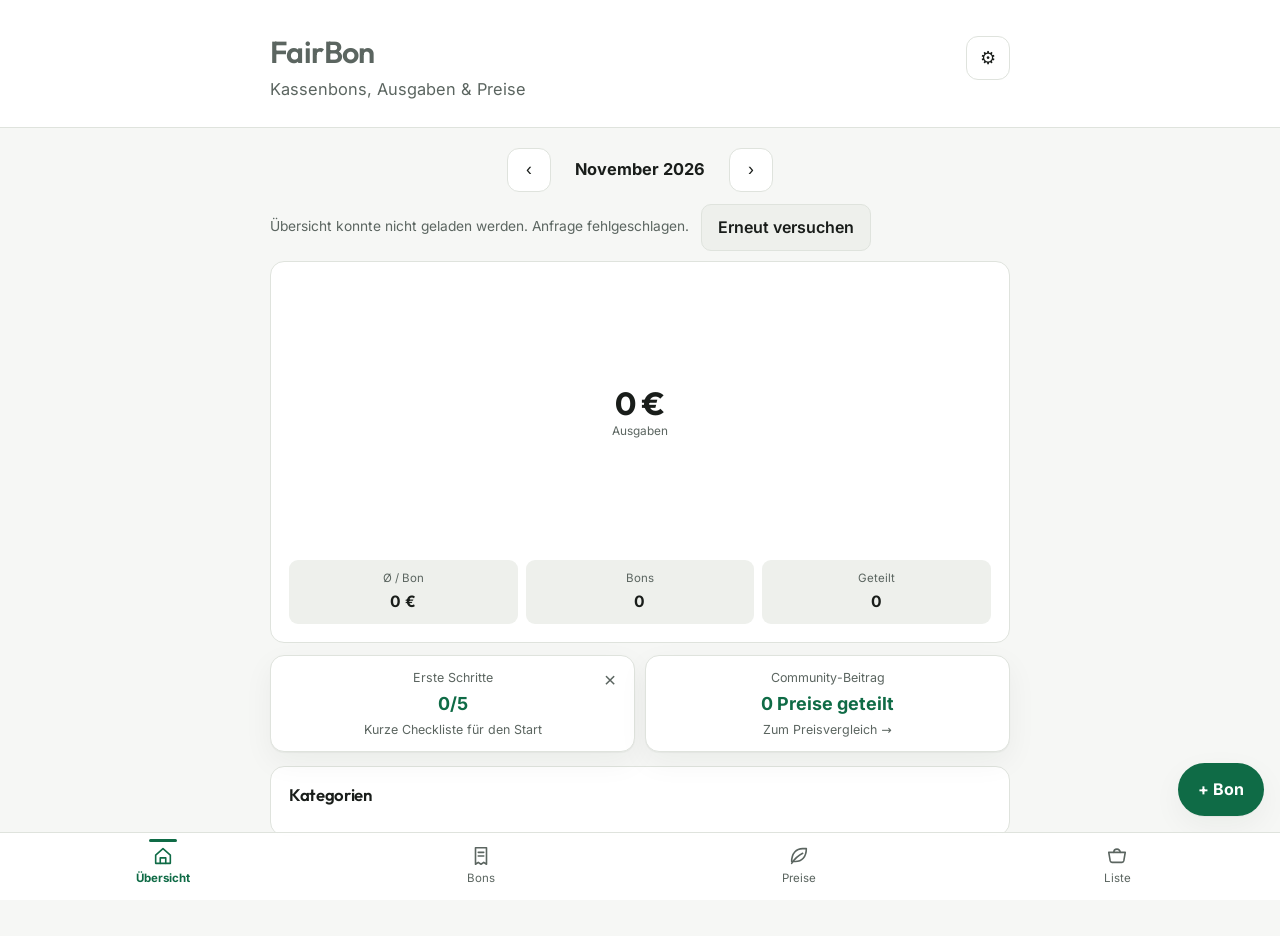
==== frontend/index.html @ c3026a41 "Re-enable delete button and clarify that the token is access, not backup" ====
<!DOCTYPE html>
<html lang="de">
<head>
<meta charset="utf-8">
<meta name="viewport" content="width=device-width, initial-scale=1, viewport-fit=cover">
<meta name="color-scheme" content="light dark">
<meta name="theme-color" content="#0f6b46" media="(prefers-color-scheme: light)">
<meta name="theme-color" content="#0e1110" media="(prefers-color-scheme: dark)">
<meta name="apple-mobile-web-app-capable" content="yes">
<meta name="apple-mobile-web-app-status-bar-style" content="black-translucent">
<meta name="apple-mobile-web-app-title" content="FairBon">
<!--SEO-ROBOTS-->
<link rel="manifest" href="./manifest.webmanifest">
<link rel="icon" href="./icons/favicon.ico" sizes="any">
<link rel="icon" type="image/png" sizes="32x32" href="./icons/favicon-32.png">
<link rel="icon" type="image/png" sizes="16x16" href="./icons/favicon-16.png">
<link rel="apple-touch-icon" sizes="180x180" href="./icons/apple-touch-icon.png">
<meta property="og:type" content="website">
<meta property="og:site_name" content="FairBon">
<meta property="og:title" content="FairBon · Kassenbons &amp; Preisvergleich">
<meta property="og:description" content="Kassenbons erfassen, Ausgaben auswerten und anonym Preise vergleichen. Open Source, lokal, ohne Datenverkauf.">
<meta property="og:image" content="./assets/branding/fairbon-banner-light.jpg">
<meta property="og:image:alt" content="FairBon – Kassenbon-Tracker &amp; Preisvergleich">
<meta name="twitter:card" content="summary_large_image">
<meta name="twitter:title" content="FairBon · Kassenbons &amp; Preisvergleich">
<meta name="twitter:description" content="Kassenbons erfassen, Ausgaben auswerten und anonym Preise vergleichen.">
<meta name="twitter:image" content="./assets/branding/fairbon-banner-light.jpg">
<title>FairBon · Kassenbons &amp; Preisvergleich</title>
<link rel="stylesheet" href="./css/styles.css">
</head>
<body>
<svg class="icon-sprite" aria-hidden="true" focusable="false" width="0" height="0" style="position:absolute">
  <defs>
    <symbol id="icon-basket" viewBox="0 0 24 24" fill="none" stroke="currentColor" stroke-width="1.75" stroke-linecap="round" stroke-linejoin="round">
      <path d="M3 8h18l-1.6 9.4a2 2 0 0 1-2 1.6H6.6a2 2 0 0 1-2-1.6L3 8Z"/>
      <path d="M8.5 8a3.5 3.5 0 0 1 7 0"/>
    </symbol>
    <symbol id="icon-mic" viewBox="0 0 24 24" fill="none" stroke="currentColor" stroke-width="1.75" stroke-linecap="round" stroke-linejoin="round">
      <rect x="9" y="3" width="6" height="11" rx="3"/>
      <path d="M5 11a7 7 0 0 0 14 0M12 18v3"/>
    </symbol>
    <symbol id="icon-copy" viewBox="0 0 24 24" fill="none" stroke="currentColor" stroke-width="1.75" stroke-linecap="round" stroke-linejoin="round">
      <rect x="9" y="9" width="11" height="11" rx="2"/>
      <path d="M15 5H6a2 2 0 0 0-2 2v9"/>
    </symbol>
    <symbol id="icon-share" viewBox="0 0 24 24" fill="none" stroke="currentColor" stroke-width="1.75" stroke-linecap="round" stroke-linejoin="round">
      <path d="M4 12v7a2 2 0 0 0 2 2h12a2 2 0 0 0 2-2v-7"/>
      <path d="M12 16V3M8 7l4-4 4 4"/>
    </symbol>
    <symbol id="icon-receipt" viewBox="0 0 24 24" fill="none" stroke="currentColor" stroke-width="1.75" stroke-linecap="round" stroke-linejoin="round">
      <path d="M6 3h12v18l-3-2-3 2-3-2-3 2V3Z"/>
      <path d="M9 8h6M9 12h6"/>
    </symbol>
    <symbol id="icon-leaf" viewBox="0 0 24 24" fill="none" stroke="currentColor" stroke-width="1.75" stroke-linecap="round" stroke-linejoin="round">
      <path d="M20 4c0 9-5 14-12 14H4c0-9 5-14 12-14h4Z"/>
      <path d="M4 20c4-6 8-9 12-11"/>
    </symbol>
    <symbol id="icon-home" viewBox="0 0 24 24" fill="none" stroke="currentColor" stroke-width="1.75" stroke-linecap="round" stroke-linejoin="round">
      <path d="M4 11 12 4l8 7v9H4v-9Z"/>
      <path d="M9 20v-6h6v6"/>
    </symbol>
    <symbol id="cat-dairy" viewBox="0 0 48 48" fill="none" stroke="currentColor" stroke-width="2.4" stroke-linecap="round" stroke-linejoin="round">
      <path d="M18 8h12v6l5 7v19H13V21l5-7V8Z"/>
      <path d="M13 28h22"/>
    </symbol>
    <symbol id="cat-meat" viewBox="0 0 48 48" fill="none" stroke="currentColor" stroke-width="2.4" stroke-linecap="round" stroke-linejoin="round">
      <path d="M30 12a10 10 0 0 1 6 17l-9 9-8-8 9-9a10 10 0 0 1 2-9Z"/>
      <path d="M19 30 10 39M12 34l4 4"/>
    </symbol>
    <symbol id="cat-produce" viewBox="0 0 48 48" fill="none" stroke="currentColor" stroke-width="2.4" stroke-linecap="round" stroke-linejoin="round">
      <path d="M24 18c8 0 12 6 12 13 0 6-5 9-12 9s-12-3-12-9c0-7 4-13 12-13Z"/>
      <path d="M24 18c0-5 3-8 8-8 0 5-3 8-8 8ZM20 18c-1-4-4-6-8-6 1 4 4 6 8 6Z"/>
    </symbol>
    <symbol id="cat-drinks" viewBox="0 0 48 48" fill="none" stroke="currentColor" stroke-width="2.4" stroke-linecap="round" stroke-linejoin="round">
      <path d="M19 6h10v6l4 5v25H15V17l4-5V6Z"/>
      <path d="M15 24h18M15 34h18"/>
    </symbol>
    <symbol id="cat-bakery" viewBox="0 0 48 48" fill="none" stroke="currentColor" stroke-width="2.4" stroke-linecap="round" stroke-linejoin="round">
      <path d="M8 28c0-9 7-15 16-15s16 6 16 15v8H8v-8Z"/>
      <path d="M16 20c1 4 1 8 0 12M24 18c1 4 1 9 0 14M32 20c-1 4-1 8 0 12"/>
    </symbol>
    <symbol id="cat-pantry" viewBox="0 0 48 48" fill="none" stroke="currentColor" stroke-width="2.4" stroke-linecap="round" stroke-linejoin="round">
      <path d="M10 16h28v24H10V16Z"/>
      <path d="M10 24h28M20 16v8M28 16v8"/>
    </symbol>
    <symbol id="cat-sweets" viewBox="0 0 48 48" fill="none" stroke="currentColor" stroke-width="2.4" stroke-linecap="round" stroke-linejoin="round">
      <circle cx="24" cy="24" r="9"/>
      <path d="m15 18-7-4v20l7-4M33 18l7-4v20l-7-4"/>
    </symbol>
    <symbol id="cat-drugstore" viewBox="0 0 48 48" fill="none" stroke="currentColor" stroke-width="2.4" stroke-linecap="round" stroke-linejoin="round">
      <path d="M18 15h12v25H18V15Z"/>
      <path d="M21 15V9h6v6M24 9V5h9"/>
      <path d="M18 25h12"/>
    </symbol>
    <symbol id="cat-generic" viewBox="0 0 48 48" fill="none" stroke="currentColor" stroke-width="2.4" stroke-linecap="round" stroke-linejoin="round">
      <path d="M10 17h28l-3 20a3 3 0 0 1-3 2.5H16A3 3 0 0 1 13 37L10 17Z"/>
      <path d="M18 17a6 6 0 0 1 12 0"/>
    </symbol>
    <symbol id="icon-award" viewBox="0 0 24 24" fill="none" stroke="currentColor" stroke-width="1.75" stroke-linecap="round" stroke-linejoin="round">
      <circle cx="12" cy="9" r="5"/>
      <path d="M8.5 13.5 7 21l5-2.5L17 21l-1.5-7.5"/>
    </symbol>
  </defs>
</svg>

<a class="skip-link" href="#main">Zum Inhalt springen</a>

<header class="site app-header">
  <div class="wrap header-row">
    <div class="brand">
      <h1>FairBon</h1>
      <p class="sub">Kassenbons, Ausgaben &amp; Preise</p>
    </div>
    <div class="header-actions">
      <button type="button" class="icon-btn" id="settings-open" aria-label="Einstellungen">⚙</button>
    </div>
  </div>
</header>

<main class="wrap app-main" id="main">

  <!-- Tab 1: Übersicht -->
  <section class="tab-panel" id="tab-overview" data-tab="overview">
    <div class="month-nav">
      <button type="button" class="icon-btn" id="month-prev" aria-label="Vorheriger Monat">‹</button>
      <strong id="month-label">November 2026</strong>
      <button type="button" class="icon-btn" id="month-next" aria-label="Nächster Monat">›</button>
    </div>
    <div class="load-state" id="overview-status" role="status" hidden>
      <p class="empty-hint" id="overview-status-text"></p>
      <button type="button" class="secondary" id="overview-retry" hidden>Erneut versuchen</button>
    </div>

    <section class="spend-card card" aria-labelledby="spend-heading">
      <h2 id="spend-heading" class="sr-only">Monatsausgaben</h2>
      <div class="donut-wrap">
        <svg id="spend-donut" class="donut" viewBox="0 0 160 160" role="img" aria-labelledby="donut-title donut-desc">
          <title id="donut-title">Ausgaben im Monat</title>
          <desc id="donut-desc">Ringdiagramm der Monatsausgaben</desc>
        </svg>
        <div class="donut-center">
          <span class="donut-total" id="overview-total">0&nbsp;€</span>
          <span class="donut-sub" id="overview-budget-hint">Ausgaben</span>
        </div>
      </div>
        <div class="stat-row">
        <div class="stat"><span class="stat-label">Ø / Bon</span><strong id="overview-average">0&nbsp;€</strong></div>
        <div class="stat"><span class="stat-label">Bons</span><strong id="overview-count">0</strong></div>
        <div class="stat"><span class="stat-label">Geteilt</span><strong id="overview-shared">0</strong></div>
      </div>
    </section>

    <div class="dashboard-tiles" id="dashboard-tiles">
      <div class="tile" id="tile-onboarding" role="button" tabindex="0" aria-label="Erste Schritte öffnen">
        <button type="button" class="tile-close" id="tile-onboarding-close" aria-label="Kachel schließen">×</button>
        <span class="tile-label">Erste Schritte</span>
        <strong id="onboarding-progress">0/5</strong>
        <span class="tile-sub">Kurze Checkliste für den Start</span>
      </div>
      <div class="tile" id="tile-community" role="button" tabindex="0" aria-label="Community-Beitrag öffnen">
        <span class="tile-label">Community-Beitrag</span>
        <strong id="community-count">0 Preise geteilt</strong>
        <span class="tile-sub">Zum Preisvergleich →</span>
      </div>
    </div>

    <section class="card categories-card" aria-labelledby="categories-heading">
      <h2 id="categories-heading">Kategorien</h2>
      <div class="category-bars" id="category-bars"></div>
      <p class="empty-hint" id="categories-empty">Noch keine Ausgaben in diesem Monat.</p>
    </section>

    <section class="card demo-card" id="demo-card" hidden>
      <div class="empty-ring" aria-hidden="true"></div>
      <h2>Noch keine Bons?</h2>
      <p class="detail-note" id="overview-empty-hint">Noch keine Ausgaben in diesem Zeitraum.</p>
      <p class="detail-note">Teste FairBon mit einem realistischen Beispiel-Bon – ohne Kamera, ohne API-Kosten.</p>
      <button type="button" class="secondary" id="demo-receipt-cta">Nur zum Testen? Beispiel-Bon ausprobieren</button>
      <button type="button" class="primary add-cta" id="add-receipt-cta">+ Bon erfassen</button>
    </section>
  </section>

  <!-- Tab 2: Bons -->
  <section class="tab-panel" id="tab-receipts" data-tab="receipts" hidden>
    <div class="receipts-toolbar">
      <input type="search" id="receipts-search" placeholder="Händler oder Artikel suchen" autocomplete="off">
      <button type="button" class="secondary btn-link" id="export-xlsx">Export .xlsx</button>
      <button type="button" class="secondary btn-link" id="export-csv">CSV</button>
    </div>
    <p class="form-error" id="export-error" role="alert" hidden></p>
    <p class="barcode-banner" id="barcode-banner" role="status" hidden></p>
    <div class="chips" id="receipt-filters" aria-live="polite">
      <button type="button" class="chip" data-filter="all" aria-pressed="true">Alle</button>
      <button type="button" class="chip" data-filter="business" aria-pressed="false">Nur Geschäftlich</button>
      <button type="button" class="chip" data-filter="shared" aria-pressed="false">Geteilt</button>
    </div>
    <div id="receipt-list" class="receipt-list"></div>
    <div class="load-state" id="receipts-status" role="status" hidden>
      <p class="empty-hint" id="receipts-status-text"></p>
      <button type="button" class="secondary" id="receipts-retry" hidden>Erneut versuchen</button>
    </div>
    <p class="empty-hint" id="receipts-empty">Noch keine Bons. Tippe auf „+ Bon erfassen“.</p>
  </section>

  <!-- Tab 3: Preise -->
  <section class="tab-panel" id="tab-prices" data-tab="prices" hidden>
    <form class="search card card--raised" id="search-form" novalidate>
      <div class="field">
        <label for="query">Suchbegriff</label>
        <div class="input-row">
          <input id="query" name="query" type="search" placeholder="z. B. Butter, Bier, Milch" autocomplete="off" spellcheck="false" required>
          <button type="button" class="mic mic-inline" id="mic-search" aria-label="Spracheingabe für den Suchbegriff">
            <svg class="icon" aria-hidden="true"><use href="#icon-mic"></use></svg>
          </button>
        </div>
      </div>
      <div class="field">
        <label for="postal-code">Postleitzahl</label>
        <input id="postal-code" name="postal_code" type="text" inputmode="numeric" value="65618" pattern="[0-9]{4,5}" maxlength="5" autocomplete="postal-code" required>
        <p class="coverage" id="coverage" aria-live="polite"></p>
      </div>
      <fieldset class="stores">
        <legend class="legend">Märkte</legend>
        <div class="store-grid" id="store-grid"></div>
      </fieldset>
      <div class="toggles">
        <label class="switch" for="precise"><input type="checkbox" id="precise" checked><span>Genauere Suche</span></label>
        <label class="switch" for="standard"><input type="checkbox" id="standard"><span>Gesamtes Sortiment inkl. Standardpreise</span></label>
      </div>
      <div class="actions">
        <div class="field limit">
          <label for="limit">Treffer</label>
          <select id="limit" name="limit">
            <option value="10">10 Angebote</option>
            <option value="20" selected>20 Angebote</option>
            <option value="50">50 Angebote</option>
            <option value="100">100 Angebote</option>
          </select>
        </div>
        <button class="primary" type="submit" id="submit">Suchen</button>
      </div>
    </form>
    <div class="chips" id="chips" aria-live="polite"></div>
    <div class="toolbar">
      <p class="summary" id="summary" aria-live="polite"></p>
      <div class="sortgroup" role="group" aria-label="Sortierung">
        <button type="button" data-sort="price" aria-pressed="false">Preis</button>
        <button type="button" data-sort="unit" aria-pressed="true">Grundpreis</button>
        <button type="button" data-sort="discount" aria-pressed="false">Rabatt</button>
      </div>
    </div>
    <div id="state">Suchbegriff eingeben und <strong>Suchen</strong> – zum Beispiel Butter, Bier oder Milch.</div>
    <div id="results" class="result-groups"></div>
    <section id="optimize" class="optimize" aria-live="polite" hidden></section>
  </section>

  <!-- Tab 4: Liste -->
  <section class="tab-panel" id="tab-list" data-tab="list" hidden>
    <section class="shopping-card card" aria-labelledby="shopping-heading">
      <label class="legend" id="shopping-heading" for="shopping-list">Einkaufszettel</label>
      <div class="shopping-row">
        <textarea id="shopping-list" rows="3" placeholder="Butter Nutella Milch – Kommas sind optional"></textarea>
        <button type="button" class="mic" id="mic" aria-label="Spracheingabe starten">
          <svg class="icon" aria-hidden="true"><use href="#icon-mic"></use></svg>
        </button>
      </div>
      <div class="shopping-actions">
        <button type="button" class="secondary" id="apply-list">Einkaufszettel übernehmen</button>
        <button type="button" class="secondary" id="search-all">Alle Begriffe suchen</button>
      </div>
      <div class="chips list-chips" id="list-chips" aria-live="polite"></div>
    </section>

    <section class="card basket-card" aria-labelledby="basket-heading">
      <div class="basket-head">
        <h2 id="basket-heading">Merkliste (<span id="basket-count">0</span>)</h2>
        <button type="button" class="secondary" id="basket-clear">Leeren</button>
      </div>
      <div id="basket-items" class="basket-items"></div>
      <button type="button" class="primary" id="basket-optimize">Günstigste Aufteilung berechnen</button>
      <div class="share-row">
        <button type="button" class="secondary" id="share-whatsapp">WhatsApp</button>
        <button type="button" class="secondary" id="share-copy">Kopieren</button>
      </div>
    </section>
  </section>
</main>

<button type="button" class="fab" id="add-receipt-fab" aria-label="Kassenbon erfassen">+ Bon</button>

<nav class="tabbar" aria-label="Hauptnavigation">
  <button type="button" class="tab-btn" data-tab="overview" aria-current="page">
    <svg class="icon" aria-hidden="true"><use href="#icon-home"></use></svg><span>Übersicht</span>
  </button>
  <button type="button" class="tab-btn" data-tab="receipts">
    <svg class="icon" aria-hidden="true"><use href="#icon-receipt"></use></svg><span>Bons</span>
  </button>
  <button type="button" class="tab-btn" data-tab="prices">
    <svg class="icon" aria-hidden="true"><use href="#icon-leaf"></use></svg><span>Preise</span>
  </button>
  <button type="button" class="tab-btn" data-tab="list">
    <svg class="icon" aria-hidden="true"><use href="#icon-basket"></use></svg><span>Liste <span class="tab-badge" id="list-badge" hidden>0</span></span>
  </button>
</nav>

<!-- Preisverlaufs-Modal -->
<div class="modal-backdrop" id="detail-backdrop" hidden></div>
<div class="modal modal--detail" id="detail-modal" role="dialog" aria-modal="true" aria-labelledby="detail-title" hidden>
  <div class="modal-head">
    <div>
      <h2 id="detail-title">Preisverlauf</h2>
      <p class="detail-sub" id="detail-sub"></p>
    </div>
    <button type="button" class="drawer-close" id="detail-close" aria-label="Schließen">×</button>
  </div>
  <div class="modal-body">
    <div class="detail-identity-tabs" role="tablist" aria-label="Vergleichsumfang">
      <button type="button" role="tab" data-identity="strict" aria-selected="true">Dieses Gebinde</button>
      <button type="button" role="tab" data-identity="all" aria-selected="false">Alle Sorten</button>
    </div>
    <div class="range-tabs" role="tablist" aria-label="Zeitraum">
      <button type="button" role="tab" data-days="28" aria-selected="false">4 Wochen</button>
      <button type="button" role="tab" data-days="90" aria-selected="false">3 Monate</button>
      <button type="button" role="tab" data-days="180" aria-selected="false">6 Monate</button>
      <button type="button" role="tab" data-days="365" aria-selected="true">1 Jahr</button>
      <button type="button" role="tab" data-days="0" aria-selected="false">Max</button>
    </div>
    <div class="verdict" id="detail-verdict" hidden></div>
    <div class="metric-grid" id="detail-metrics"></div>
    <section class="detail-stores" id="detail-stores" hidden>
      <h3>Aktuell im Vergleich (alle Läden)</h3>
      <ul class="detail-stores-list" id="detail-stores-list"></ul>
    </section>
    <figure class="chart-figure">
      <svg id="detail-chart" class="chart" viewBox="0 0 640 240" role="img" aria-labelledby="detail-chart-title detail-chart-desc">
        <title id="detail-chart-title">Preisverlauf</title>
        <desc id="detail-chart-desc">Preis pro Woche für dieses Produkt.</desc>
      </svg>
      <figcaption class="chart-legend" id="detail-legend"></figcaption>
    </figure>
    <p class="detail-note" id="detail-note"></p>
    <p class="form-error" id="detail-error" hidden></p>
  </div>
</div>

<!-- Bon-Detail-Sheet -->
<div class="modal-backdrop" id="receipt-backdrop" hidden></div>
<div class="modal modal--sheet" id="receipt-modal" role="dialog" aria-modal="true" aria-labelledby="receipt-title" hidden>
  <div class="modal-head">
    <div>
      <h2 id="receipt-title">Bon</h2>
      <p class="detail-sub" id="receipt-sub"></p>
    </div>
    <button type="button" class="drawer-close" id="receipt-close" aria-label="Schließen">×</button>
  </div>
  <div class="modal-body">
    <ul class="receipt-items" id="receipt-items"></ul>
    <p class="detail-note" id="receipt-feedback" role="status" hidden></p>
    <p class="form-error" id="receipt-error" hidden></p>
    <button type="button" class="danger" id="receipt-delete">Bon löschen</button>
  </div>
</div>

<!-- Bon erfassen (Bottom-Sheet) -->
<div class="modal-backdrop" id="add-backdrop" hidden></div>
<div class="modal modal--sheet" id="add-modal" role="dialog" aria-modal="true" aria-labelledby="add-title" hidden>
  <div class="modal-head">
    <div>
      <h2 id="add-title">Bon erfassen</h2>
      <p class="detail-sub">Foto, PDF/eBon-Text oder manuell</p>
    </div>
    <button type="button" class="drawer-close" id="add-close" aria-label="Schließen">×</button>
  </div>
  <div class="modal-body">
    <div class="add-tiles">
      <button type="button" class="tile" id="add-photo">
        <svg class="icon" aria-hidden="true"><use href="#icon-receipt"></use></svg>
        <strong>Foto / Kamera</strong><span>Kassenbon abfotografieren</span>
      </button>
      <button type="button" class="tile" id="add-ebon">
        <svg class="icon" aria-hidden="true"><use href="#icon-share"></use></svg>
        <strong>PDF / eBon-Text</strong><span>Digitaler Bon, 0 €</span>
      </button>
      <button type="button" class="tile" id="add-manual">
        <svg class="icon" aria-hidden="true"><use href="#icon-copy"></use></svg>
        <strong>Manuell</strong><span>Schnelle Eingabe</span>
      </button>
    </div>
    <button type="button" class="secondary demo-btn" id="demo-receipt-add">Nur zum Testen? Beispiel-Bon ausprobieren</button>
    <input type="file" id="add-pdf" accept="application/pdf,text/plain" hidden>

    <section class="scan-progress" id="scan-progress" hidden>
      <span class="demo-badge" id="demo-badge" hidden>Beispiel-Bon</span>
      <div class="demo-receipt" id="demo-receipt-card" hidden></div>
      <div id="scan-checklist"></div>
    </section>
    <p class="demo-note" id="demo-note" hidden>Beispiel-Bon wird nicht mit der Community geteilt.</p>
    <p class="form-error" id="add-error" hidden></p>
    <div id="add-preview" hidden>
      <div class="demo-banner" id="demo-banner" hidden>
        <strong>Beispiel-Bon</strong>
        <span>Tippe auf eine Zeile, um Name, Preis, Kategorie, MwSt. oder „Privat“ anzupassen.</span>
        <button type="button" class="mini-btn" id="demo-banner-close" aria-label="Hinweis schließen">×</button>
      </div>
      <p class="detail-note" id="add-queue-info" hidden></p>
      <p class="detail-note add-warnings" id="add-warnings" hidden></p>
      <p class="detail-note community-hint" id="community-auto-hint" hidden>FairBon ist kostenlos &amp; werbefrei. Im Gegenzug fließen anonymisierte Supermarkt- und Drogeriepreise (ohne Konto- oder Nutzerbezug) automatisch in den offenen Preisvergleich. Lieber komplett lokal? Nutze einen eigenen API-Key oder hoste FairBon selbst.</p>
      <label class="field">Markt
        <input type="text" id="add-store" list="store-options" autocomplete="off" placeholder="z. B. Penny oder ein lokaler Markt">
      </label>
      <datalist id="store-options"></datalist>
      <h3>Erkannte Positionen</h3>
      <ul class="receipt-items" id="add-items"></ul>
      <button type="button" class="secondary" id="add-item" hidden>+ Artikel hinzufügen</button>
      <div class="add-summary" id="add-summary" hidden></div>
      <label class="switch" for="add-business" id="add-business-wrap" hidden>
        <input type="checkbox" id="add-business">
        <span>Geschäftliche Ausgabe</span>
      </label>
      <button type="button" class="primary" id="add-save">Bon speichern</button>
      <button type="button" class="secondary" id="add-skip" hidden>Überspringen</button>
    </div>
  </div>
</div>

<!-- Einstellungen -->
<div class="modal-backdrop" id="settings-backdrop" hidden></div>
<div class="modal modal--sheet" id="settings-modal" role="dialog" aria-modal="true" aria-labelledby="settings-title" hidden>
  <div class="modal-head">
    <h2 id="settings-title">Einstellungen</h2>
    <button type="button" class="drawer-close" id="settings-close" aria-label="Schließen">×</button>
  </div>
  <div class="modal-body settings-body">
    <section class="settings-section backup-card">
      <h3>Zugang &amp; Export</h3>
      <p class="detail-note">Der Gast-Token sichert nur den <strong>Zugriff</strong> auf deine Bons – nicht die Bons selbst. Für eine echte Sicherung exportiere deine Belege.</p>
      <div class="settings-actions">
        <button type="button" class="primary" id="settings-token-copy">Token kopieren</button>
        <a class="secondary btn-link" id="settings-export" href="/api/v1/receipts/export?format=xlsx">Belege exportieren</a>
      </div>
    </section>

    <section class="settings-section">
      <button type="button" class="settings-section-toggle" aria-expanded="false" aria-controls="panel-account">
        <span>Konto &amp; Daten</span>
        <span class="section-chevron" aria-hidden="true">›</span>
      </button>
      <div class="settings-panel" id="panel-account" hidden>
<label class="field">Land
        <select id="settings-country"><option value="DE">Deutschland</option><option value="AT">Österreich</option><option value="CH">Schweiz</option></select>
      </label>
      <label class="switch" for="settings-business">
        <input type="checkbox" id="settings-business">
        <span>Geschäftliche Ausgaben erfassen (für Selbständige)</span>
      </label>
      <label class="switch" for="settings-share">
        <input type="checkbox" id="settings-share" checked>
        <span>Produktpreise anonymisiert für den Community-Preisvergleich teilen (ohne persönliche Daten)</span>
      </label>
      <label class="field">Gast-Token wiederherstellen (Geräte- oder Browserwechsel)
        <input type="text" id="settings-token-restore" autocomplete="off" placeholder="Früheren Token einfügen">
      </label>
      <div class="settings-actions">
        <button type="button" class="secondary" id="settings-token-restore-btn">Token wiederherstellen</button>
        <button type="button" class="secondary" id="settings-reset">Gast-Token neu erzeugen</button>
      </div>
      <p class="detail-note" id="settings-token-feedback" role="status" hidden></p>
      <p class="detail-note" id="settings-storage-info"></p>
      <button type="button" class="secondary" id="settings-clear-cache">Temporäre Caches leeren</button>
      </div>
    </section>

    <section class="settings-section">
      <button type="button" class="settings-section-toggle" aria-expanded="false" aria-controls="panel-general">
        <span>Allgemein</span>
        <span class="section-chevron" aria-hidden="true">›</span>
      </button>
      <div class="settings-panel" id="panel-general" hidden>
<label class="field">Monatsbudget (optional, €)
        <input type="number" id="settings-budget" min="0" step="1" placeholder="z. B. 250">
      </label>
      <label class="field">Budgetbeginn (Tag des Monats, 1–28)
        <input type="number" id="settings-budget-start" min="1" max="28" step="1" placeholder="z. B. 25 (Gehaltstag)">
      </label>
      <label class="switch" for="settings-doc-enhance">
        <input type="checkbox" id="settings-doc-enhance" checked>
        <span>Verbesserter Dokumentenscanner (Kontrast &amp; Schärfe für Thermopapier)</span>
      </label>
      <label class="switch" for="settings-haptics">
        <input type="checkbox" id="settings-haptics" checked>
        <span>Haptisches Feedback</span>
      </label>
      <label class="field">Eigener Vision-Anbieter (BYOK, optional)
        <select id="settings-byok-provider">
          <option value="openai_compatible">OpenAI</option>
          <option value="gemini">Google Gemini</option>
          <option value="mistral">Mistral</option>
          <option value="opencode">OpenCode</option>
        </select>
      </label>
      <label class="field">Eigener Vision-API-Key (BYOK, optional)
        <input type="password" id="settings-byok" autocomplete="off" placeholder="überspringt Scan-Limits">
      </label>
      </div>
    </section>

    <section class="settings-section">
      <button type="button" class="settings-section-toggle" aria-expanded="false" aria-controls="panel-appearance">
        <span>Erscheinungsbild</span>
        <span class="section-chevron" aria-hidden="true">›</span>
      </button>
      <div class="settings-panel" id="panel-appearance" hidden>
<label class="switch" for="settings-system-theme">
        <input type="checkbox" id="settings-system-theme" checked>
        <span>Systemeinstellung verwenden</span>
      </label>
      <button type="button" class="theme-switch" id="settings-theme-btn">
        <span id="theme-icon" aria-hidden="true"></span>
        <span id="theme-label">Mach das Licht aus</span>
      </button>
      </div>
    </section>

    <section class="settings-section">
      <button type="button" class="settings-section-toggle" aria-expanded="false" aria-controls="panel-info">
        <span>Info &amp; Hilfe</span>
        <span class="section-chevron" aria-hidden="true">›</span>
      </button>
      <div class="settings-panel" id="panel-info" hidden>
<div class="settings-actions">
        <a class="secondary btn-link" href="/admin" target="_blank" rel="noopener">Admin</a>
        <button type="button" class="secondary" id="settings-changelog">Versionshinweise (Changelog)</button>
        <button type="button" class="secondary" id="settings-onboarding">Erste Schritte</button>
      </div>
      <p class="detail-note">100 % Open Source · Community-Kassenbons (anonymisiert) · Alle Angaben ohne Gewähr · Kein Datenverkauf</p>
      </div>
    </section>

  </div>
</div>

<!-- Erste Schritte (Onboarding) -->
<div class="modal-backdrop" id="onboarding-backdrop" hidden></div>
<div class="modal modal--sheet" id="onboarding-modal" role="dialog" aria-modal="true" aria-labelledby="onboarding-title" hidden>
  <div class="modal-head">
    <h2 id="onboarding-title">Erste Schritte</h2>
    <button type="button" class="drawer-close" id="onboarding-close" aria-label="Schließen">×</button>
  </div>
  <div class="modal-body">
    <p class="detail-note" id="onboarding-summary"></p>
    <ul class="onboarding-steps" id="onboarding-steps"></ul>
  </div>
</div>

<!-- Versionshinweise -->
<div class="modal-backdrop" id="changelog-backdrop" hidden></div>
<div class="modal modal--sheet" id="changelog-modal" role="dialog" aria-modal="true" aria-labelledby="changelog-title" hidden>
  <div class="modal-head">
    <h2 id="changelog-title">Versionshinweise</h2>
    <button type="button" class="drawer-close" id="changelog-close" aria-label="Schließen">×</button>
  </div>
  <div class="modal-body">
    <ul class="changelog-list">
      <li><strong>Barcode &amp; Datenqualität</strong> – EAN-Zuordnung, Schnell-Scan und Community-Filter nach Kategorie.</li>
      <li><strong>Budget</strong> – flexibler Budgetbeginn, dynamischer Ring mit Restbudget pro Tag und Rabatt-Modus.</li>
      <li><strong>Startseite</strong> – kompakte Kacheln für Einstieg und Community-Beitrag.</li>
      <li><strong>Einstellungen</strong> – Zugangs-Card (Token = Zugriff, Export = Daten), Theme-Schalter, Haptik und SpeicherInfos.</li>
    </ul>
  </div>
</div>

<script src="./js/state.js"></script>
<script src="./js/api.js"></script>
<script src="./js/platform.js"></script>
<script src="./js/views/prices.js"></script>
<script src="./js/views/list.js"></script>
<script src="./js/views/overview.js"></script>
<script src="./js/views/receipts.js"></script>
<script src="./js/demo-receipt.js"></script>
<script src="./js/components/scan-progress.js"></script>
<script src="./js/components/add-sheet.js"></script>
<script src="./js/app.js"></script>
</body>
</html>
---- frontend/css/styles.css ----
/* Lokal gehostete Schriften (Outfit fuer Ueberschriften, Inter fuer Text).
   Variable Fonts: eine Datei deckt alle Gewichte ab. Kein CDN im Betrieb. */
@font-face {
  font-family: "Inter";
  src: url("../fonts/inter-variable.woff2") format("woff2");
  font-weight: 100 900;
  font-style: normal;
  font-display: swap;
}
@font-face {
  font-family: "Outfit";
  src: url("../fonts/outfit-variable.woff2") format("woff2");
  font-weight: 100 900;
  font-style: normal;
  font-display: swap;
}

  :root {
    --bg: #f6f7f5;
    --surface: #ffffff;
    --surface-alt: #eef0ec;
    --text: #191d1a;
    --muted: #5b6560;
    --line: #dfe3dd;
    --line-strong: #c8cec6;
    --accent: #0f6b46;
    --accent-soft: #e3efe8;
    --accent-contrast: #ffffff;
    --shadow: 0 1px 1px rgba(20, 30, 24, .04), 0 10px 30px rgba(20, 30, 24, .05);
    --radius: 14px;
    --radius-sm: 9px;
    --danger: #a5271d;
    --amber: #7a4a05;
    --amber-bg: #fbf0d2;
    --info: #145070;
    --info-bg: #e3f1f8;
    --focus: #0f6b46;
    --font-ui: "Inter", system-ui, -apple-system, "Segoe UI", Roboto, "Helvetica Neue", Arial, sans-serif;
    --font-display: "Outfit", "Inter", system-ui, sans-serif;
    --z-drawer: 40;
    --z-modal: 60;
    --z-toast: 70;
  }
  @media (prefers-color-scheme: dark) {
    :root:not([data-theme]) {
      --bg: #0e1110;
      --surface: #161a18;
      --surface-alt: #1e2320;
      --text: #e9eee9;
      --muted: #9aa8a0;
      --line: #2a302c;
      --line-strong: #3a423c;
      --accent: #3fc284;
      --accent-soft: #16301f;
      --accent-contrast: #052112;
      --shadow: 0 1px 1px rgba(0, 0, 0, .5), 0 10px 30px rgba(0, 0, 0, .35);
      --danger: #ff9188;
      --amber: #f7cf6b;
      --amber-bg: #372a09;
      --info: #a9d6ef;
      --info-bg: #12303f;
      --focus: #6fdcab;
    }
  }
  :root[data-theme="dark"] {
    --bg: #0e1110;
    --surface: #161a18;
    --surface-alt: #1e2320;
    --text: #e9eee9;
    --muted: #9aa8a0;
    --line: #2a302c;
    --line-strong: #3a423c;
    --accent: #3fc284;
    --accent-soft: #16301f;
    --accent-contrast: #052112;
    --shadow: 0 1px 1px rgba(0, 0, 0, .5), 0 10px 30px rgba(0, 0, 0, .35);
    --danger: #ff9188;
    --amber: #f7cf6b;
    --amber-bg: #372a09;
    --info: #a9d6ef;
    --info-bg: #12303f;
    --focus: #6fdcab;
  }
  /* Native form controls must follow the active theme, not the OS alone. */
  :root { color-scheme: light; }
  @media (prefers-color-scheme: dark) {
    :root:not([data-theme]) { color-scheme: dark; }
  }
  :root[data-theme="dark"] { color-scheme: dark; }
  * { box-sizing: border-box; }
  html, body { margin: 0; padding: 0; }
  html { scroll-behavior: smooth; }
  body {
    background: var(--bg);
    color: var(--text);
    font: 16px/1.55 var(--font-ui);
    -webkit-font-smoothing: antialiased;
  }
  ::selection { background: color-mix(in srgb, var(--accent) 24%, transparent); color: var(--text); }
  html { scrollbar-color: var(--line-strong) transparent; scrollbar-width: thin; }
  input, textarea, select { caret-color: var(--accent); }
  a {
    color: var(--accent);
    text-underline-offset: .18em;
    text-decoration-thickness: .06em;
  }
  h1, h2, h3 { font-family: var(--font-display); font-weight: 600; letter-spacing: -.02em; }
  h1 { font-size: clamp(2rem, 4vw, 2.75rem); line-height: 1.1; margin: 0; }
  h2 { font-size: 1.5rem; line-height: 1.2; }
  h3 { font-size: 1.05rem; line-height: 1.3; letter-spacing: -.01em; }
  .wrap {
    max-width: 1120px; margin: 0 auto;
    padding-left: max(20px, env(safe-area-inset-left));
    padding-right: max(20px, env(safe-area-inset-right));
  }
  [hidden] { display: none !important; }
  .skip-link {
    position: absolute; left: 12px; top: -48px; z-index: 80;
    padding: 10px 14px; border-radius: var(--radius-sm);
    background: var(--surface); border: 1px solid var(--line);
    color: var(--text); font-weight: 600; text-decoration: none;
  }
  .skip-link:focus { top: 12px; }
  :focus-visible { outline: 2px solid var(--focus); outline-offset: 2px; }

  header.site {
    padding: 36px 0 24px;
    border-bottom: 1px solid var(--line);
    background: var(--surface);
  }
  .header-row {
    display: flex; flex-wrap: wrap; gap: 16px;
    align-items: flex-start; justify-content: space-between;
  }
  header.site h1 {
    margin: 0 0 6px;
  }
  header.site p.sub {
    margin: 0;
    color: var(--muted);
    font-size: 1.02rem;
    max-width: 52ch;
    text-wrap: pretty;
  }
  .basket-toggle {
    font: inherit; font-weight: 650;
    padding: 10px 16px;
    color: var(--text);
    background: var(--surface);
    border: 1px solid var(--line);
    border-radius: 999px;
    box-shadow: var(--shadow);
    cursor: pointer;
    white-space: nowrap;
  }
  .basket-toggle {
    display: inline-flex; align-items: center; gap: 8px;
  }
  .basket-toggle:hover { border-color: var(--accent); background: var(--surface-alt); }
  .icon { width: 18px; height: 18px; flex: 0 0 auto; }
  .mic .icon { width: 20px; height: 20px; }

  .card {
    background: var(--surface);
    border: 1px solid var(--line);
    border-radius: var(--radius);
  }
  .card--raised { box-shadow: var(--shadow); }

  form.search {
    margin: 24px 0 8px;
    padding: 20px;
    display: grid;
    gap: 16px;
    grid-template-columns: minmax(0, 2fr) minmax(0, 1fr);
  }
  .field { display: flex; flex-direction: column; gap: 6px; min-width: 0; }
  .field > label, .legend {
    font-size: .8rem;
    font-weight: 600;
    letter-spacing: .04em;
    text-transform: uppercase;
    color: var(--muted);
  }
  input[type="text"], input[type="search"], input[type="number"],
  input[type="password"], input[type="email"], select, textarea {
    width: 100%;
    padding: 11px 13px;
    font: inherit;
    color: var(--text);
    background: var(--surface-alt);
    border: 1px solid var(--line);
    border-radius: 10px;
    outline: none;
    resize: vertical;
  }
  input:focus-visible, select:focus-visible, button:focus-visible, textarea:focus-visible {
    border-color: var(--accent);
    box-shadow: 0 0 0 3px color-mix(in srgb, var(--accent) 30%, transparent);
  }
  input[inputmode="numeric"] { letter-spacing: .12em; }
  ::placeholder { color: var(--muted); opacity: 1; }

  fieldset.stores {
    grid-column: 1 / -1;
    border: 0;
    margin: 0;
    padding: 0;
    min-width: 0;
  }
  .store-grid {
    display: flex;
    flex-wrap: wrap;
    gap: 8px;
    margin-top: 8px;
  }
  .store-chip {
    display: inline-flex;
    align-items: center;
    gap: 8px;
    padding: 8px 13px 8px 10px;
    border: 1px solid var(--line);
    border-radius: 999px;
    background: var(--surface-alt);
    cursor: pointer;
    user-select: none;
    font-size: .95rem;
    transition: transform .08s ease, border-color .15s ease;
  }
  .store-chip:hover { border-color: var(--muted); }
  .store-chip:active { transform: scale(.98); }
  .store-chip input { accent-color: var(--accent); margin: 0; }
  .dot {
    width: 10px; height: 10px; border-radius: 50%;
    display: inline-block; flex: 0 0 auto;
  }

  .toggles {
    grid-column: 1 / -1;
    display: flex; flex-wrap: wrap; gap: 10px 22px;
    align-items: center;
  }
  .switch {
    display: inline-flex; align-items: center; gap: 8px;
    font-size: .93rem; cursor: pointer;
    padding: 8px 2px;
    min-height: 44px;
    color: var(--text);
  }
  .switch input { accent-color: var(--accent); margin: 0; width: 17px; height: 17px; }
  .switch:hover { color: var(--accent); }

  .actions {
    grid-column: 1 / -1;
    display: flex;
    flex-wrap: wrap;
    gap: 12px;
    align-items: end;
    justify-content: space-between;
  }
  .actions .limit { max-width: 190px; }
  button.primary {
    padding: 12px 26px;
    font: inherit;
    font-weight: 650;
    color: var(--accent-contrast);
    background: var(--accent);
    border: 1px solid transparent;
    border-radius: 10px;
    cursor: pointer;
    transition: filter .15s ease, transform .08s ease;
  }
  button.primary:hover { filter: brightness(1.08); }
  button.primary:active { transform: translateY(1px); }
  button.primary[disabled] { opacity: .6; cursor: progress; }
  button.secondary {
    padding: 10px 16px;
    font: inherit; font-weight: 600;
    color: var(--text);
    background: var(--surface-alt);
    border: 1px solid var(--line);
    border-radius: 10px;
    cursor: pointer;
  }
  button.secondary:hover { border-color: var(--accent); }

  .chips {
    display: flex; flex-wrap: wrap; gap: 8px;
    align-items: center;
    margin: 12px 0 4px;
    min-height: 0;
  }
  .chips:empty { display: none; }
  .chip {
    font: inherit; font-size: .87rem;
    padding: 6px 12px;
    color: var(--text);
    background: var(--surface);
    border: 1px solid var(--line);
    border-radius: 999px;
    cursor: pointer;
  }
  .chip:hover { border-color: var(--danger); color: var(--danger); }
  .chip.active {
    background: var(--danger);
    border-color: var(--danger);
    color: #fff;
  }
  .chip-reset {
    font: inherit; font-size: .85rem;
    color: var(--accent);
    background: transparent;
    border: 0;
    cursor: pointer;
    text-decoration: underline;
  }

  .shopping-card {
    margin: 16px 0 0;
    padding: 18px 20px;
    display: grid; gap: 12px;
  }
  .shopping-row { display: flex; gap: 10px; align-items: flex-start; }
  .shopping-row textarea { min-height: 62px; flex: 1 1 auto; }
  .mic {
    flex: 0 0 auto;
    width: 48px; height: 48px;
    font-size: 1.3rem;
    line-height: 1;
    color: var(--text);
    background: var(--surface-alt);
    border: 1px solid var(--line);
    border-radius: 50%;
    cursor: pointer;
  }
  .mic:hover:not([disabled]) { border-color: var(--accent); background: var(--surface); }
  @media (max-width: 560px) {
    .basket-toggle, .store-chip, .chip { min-height: 44px; }
  }
  .mic[disabled] { opacity: .45; cursor: not-allowed; }
  .mic.mic-inline {
    width: 44px; height: 44px;
    font-size: 1.15rem;
  }
  .input-row { display: flex; align-items: stretch; gap: 8px; }
  .input-row input { flex: 1 1 auto; min-width: 0; }
  .speech-hint {
    margin: 6px 0 0;
    font-size: .82rem;
    color: var(--muted);
    line-height: 1.35;
  }
  .speech-hint.warn { color: #b42318; }
  .list-chips { margin-top: 10px; }

  /* --- community / crowdsourcing ------------------------------------- */
  .coverage {
    margin: 6px 0 0;
    font-size: .8rem;
    color: var(--muted);
    line-height: 1.35;
  }
  .coverage strong { color: var(--text); }
  .coverage .level {
    display: inline-block;
    margin-left: 4px;
    padding: 1px 7px;
    border-radius: 999px;
    font-size: .72rem;
    font-weight: 700;
    background: var(--surface-alt);
    border: 1px solid var(--line);
  }
  .coverage .level.aktiv { background: #d1e7dd; color: #0f5132; border-color: #a3cfbb; }
  .coverage .level.stark { background: #cfe2ff; color: #084298; border-color: #9ec5fe; }
  .coverage .level.im-aufbau { background: #fff3cd; color: #664d03; border-color: #ffe69c; }
  .community-note {
    margin: 10px 0 0;
    font-size: .86rem;
    color: var(--muted);
    max-width: 62ch;
    text-wrap: pretty;
  }
  .card-actions { display: flex; flex-wrap: wrap; gap: 8px; margin-top: 10px; }
  .action-btn {
    font: inherit; font-size: .86rem; font-weight: 650;
    padding: 7px 14px; border-radius: 8px; cursor: pointer;
    background: var(--surface-alt); color: var(--text);
    border: 1px solid var(--line);
  }
  .action-btn:hover { border-color: var(--accent); }
  .card-actions .save-btn, .card-actions .action-btn { margin-top: 0; }
  .secondary-action {
    background: var(--surface-alt);
    color: var(--text);
    border: 1px solid var(--line);
  }
  .secondary-action:hover { border-color: var(--accent); }
  .footlinks { display: inline-flex; gap: 12px; align-items: center; }
  .linkish {
    background: none; border: 0; padding: 0;
    color: var(--accent, #2d7fb8);
    font: inherit; cursor: pointer;
    text-decoration: underline;
    text-underline-offset: 2px;
  }
  .linkish:hover { opacity: .8; }
  .validity.community {
    color: var(--info); background: var(--info-bg);
    border-color: color-mix(in srgb, var(--info) 32%, transparent);
  }

  .modal-backdrop {
    position: fixed; inset: 0; background: rgba(10, 14, 20, .45);
    z-index: 60;
  }
  .modal {
    position: fixed; z-index: 61;
    top: 50%; left: 50%; transform: translate(-50%, -50%);
    width: min(560px, calc(100vw - 32px));
    max-height: calc(100dvh - 48px);
    overflow: auto;
    background: var(--surface, #fff);
    border: 1px solid var(--line);
    border-radius: 14px;
    box-shadow: 0 24px 60px rgba(10, 14, 20, .28);
  }
  .modal-head {
    display: flex; align-items: center; justify-content: space-between;
    padding: 16px 20px; border-bottom: 1px solid var(--line);
  }
  .modal-head h2 { margin: 0; font-size: 1.15rem; }
  .modal-body { padding: 16px 20px 20px; display: grid; gap: 12px; }
  .modal-sub {
    margin: 0; font-size: .86rem; color: var(--muted);
    max-width: 62ch; text-wrap: pretty;
  }
  .modal-actions { display: flex; gap: 10px; justify-content: flex-end; margin-top: 6px; }
  .grid-2 { display: grid; grid-template-columns: 1fr 1fr; gap: 12px; }
  .form-error { margin: 0; color: var(--danger); font-size: .85rem; }
  .receipt-text summary { cursor: pointer; font-size: .86rem; color: var(--muted); }
  .receipt-text textarea { width: 100%; margin-top: 8px; font-family: ui-monospace, monospace; }
  .receipt-result { font-size: .86rem; line-height: 1.45; }
  .receipt-result ul { margin: 6px 0 0; padding-left: 18px; }
  .receipt-result .warn { color: #b45309; }
  .scout {
    display: flex; flex-wrap: wrap; gap: 6px; align-items: center;
    padding: 10px 14px; border-top: 1px solid var(--line);
    font-size: .82rem; color: var(--muted);
  }
  .scout b { color: var(--text); }



  .detail-hero { display: flex; gap: 16px; align-items: center; }
  .detail-media {
    flex: 0 0 auto;
    width: 116px; aspect-ratio: 1 / 1;
    border-radius: 12px; overflow: hidden;
    background: var(--surface-alt); border: 1px solid var(--line);
  }
  .detail-media img, .detail-media svg { width: 100%; height: 100%; object-fit: contain; display: block; }
  .detail-media img { background: #fff; }
  .detail-hero-info { min-width: 0; }
  .detail-price {
    margin: 0; font-size: 1.9rem; font-weight: 700; letter-spacing: -.02em;
    font-variant-numeric: tabular-nums;
  }
  .detail-store { margin: 2px 0 0; color: var(--muted); font-size: .88rem; }

  .offer-media .placeholder, .detail-media .placeholder {
    display: grid; place-items: center;
    background:
      radial-gradient(120% 120% at 30% 20%,
        color-mix(in srgb, var(--accent) 10%, var(--surface-alt)) 0%,
        var(--surface-alt) 70%);
  }
  .offer-media .placeholder svg, .detail-media .placeholder svg {
    width: 58%; height: 58%;
    color: color-mix(in srgb, var(--accent) 55%, var(--muted));
  }


  .admin-block {
    display: grid; gap: 8px;
    padding: 14px 0 0;
    border-top: 1px solid var(--line);
  }
  .admin-block:first-of-type { padding-top: 0; border-top: 0; }
  .admin-block h3 { margin: 0; font-size: 1rem; }
  .admin-action {
    display: inline-flex; align-items: center; justify-content: center;
    justify-self: start; padding: 10px 16px; border-radius: 10px;
    font-weight: 650; text-decoration: none;
  }
  .admin-status { margin: 0; font-size: .85rem; color: var(--muted); }
  .admin-status.ok { color: var(--accent); }
  .admin-status.err { color: var(--danger); }
  code { font-size: .82rem; }


  .review-list { display: grid; gap: 8px; }
  .review-item {
    display: grid; gap: 4px;
    padding: 10px 12px;
    border: 1px solid var(--line); border-radius: 10px;
    background: var(--surface-alt);
  }
  .review-item.flagged { border-color: color-mix(in srgb, var(--amber) 40%, var(--line)); }
  .review-line { display: flex; flex-wrap: wrap; gap: 8px; align-items: baseline; }
  .review-name { font-weight: 650; }
  .review-meta { font-size: .8rem; color: var(--muted); }
  .review-reason { font-size: .8rem; color: var(--amber); }
  .review-actions { display: flex; gap: 8px; margin-top: 4px; }
  .review-actions button { padding: 6px 10px; font-size: .8rem; }
  .review-empty { font-size: .85rem; color: var(--muted); }

  /* --- product detail / price history -------------------------------- */
  .modal--detail { width: min(720px, calc(100vw - 32px)); }
  .detail-sub { margin: 4px 0 0; font-size: .84rem; color: var(--muted); }
  .detail-identity-tabs { display: flex; gap: 6px; margin: 8px 0 4px; }
  .detail-identity-tabs button {
    font: inherit; font-size: .82rem; padding: 8px 13px; min-height: 44px;
    border: 1px solid var(--line); border-radius: 999px;
    background: var(--surface); color: var(--muted); cursor: pointer;
  }
  .detail-identity-tabs button[aria-selected="true"] {
    background: var(--accent-soft); color: var(--accent); border-color: var(--accent);
    font-weight: 600;
  }
  .range-tabs { display: flex; flex-wrap: wrap; gap: 6px; }
  .range-tabs button {
    padding: 8px 13px; font: inherit; font-size: .84rem; font-weight: 600;
    color: var(--muted); background: transparent;
    border: 1px solid var(--line); border-radius: 999px; cursor: pointer;
    min-height: 44px;
  }
  .range-tabs button[aria-selected="true"] {
    color: var(--accent-contrast); background: var(--accent);
    border-color: var(--accent);
  }
  .range-tabs button:hover:not([aria-selected="true"]) { border-color: var(--line-strong); }

  .verdict {
    display: flex; flex-wrap: wrap; gap: 6px; align-items: baseline;
    padding: 12px 14px; border-radius: 10px;
    background: var(--surface-alt); border: 1px solid var(--line);
  }
  .verdict strong { font-size: .95rem; }
  .verdict span { font-size: .84rem; color: var(--muted); }
  .verdict.top { background: color-mix(in srgb, var(--accent) 12%, var(--surface)); border-color: color-mix(in srgb, var(--accent) 35%, var(--line)); }
  .verdict.good { background: color-mix(in srgb, var(--accent) 7%, var(--surface)); }
  .verdict.expensive { background: var(--amber-bg); border-color: color-mix(in srgb, var(--amber) 30%, transparent); }
  .verdict.expensive strong { color: var(--amber); }

  .metric-grid {
    display: grid; gap: 10px;
    grid-template-columns: repeat(auto-fit, minmax(110px, 1fr));
  }
  .metric {
    padding: 12px 14px; border-radius: 10px;
    border: 1px solid var(--line); background: var(--surface);
  }
  .metric dt { font-size: .72rem; letter-spacing: .05em; text-transform: uppercase; color: var(--muted); margin: 0 0 4px; }
  .metric dd { margin: 0; font-size: 1.25rem; font-weight: 700; font-variant-numeric: tabular-nums; letter-spacing: -.02em; }
  .metric.highlight dd { color: var(--accent); }

  .chart-figure { margin: 0; }
  .chart { width: 100%; height: auto; display: block; overflow: visible; }
  .chart .grid-line { stroke: var(--line); stroke-width: 1; }
  .chart .avg-line { stroke: var(--muted); stroke-width: 1.25; stroke-dasharray: 5 5; }
  .chart .series { fill: none; stroke: var(--accent); stroke-width: 2; stroke-linejoin: round; }
  .chart .dot { fill: var(--surface); stroke: var(--accent); stroke-width: 2; }
  .chart .dot.prospect { fill: var(--accent); }
  .chart .axis { fill: var(--muted); font-size: 11px; font-family: var(--font-ui); }
  .chart .empty-line { stroke: var(--line-strong); stroke-width: 2; stroke-dasharray: 4 6; }
  .chart-legend { margin: 8px 0 0; font-size: .78rem; color: var(--muted); display: flex; gap: 14px; flex-wrap: wrap; }
  .detail-note { margin: 0; font-size: .8rem; color: var(--muted); text-wrap: pretty; }
  .detail-stores { margin: 14px 0 4px; padding: 10px 12px; border: 1px solid var(--line); border-radius: var(--radius-sm); background: var(--surface-alt); }
  .detail-stores h3 { margin: 0 0 8px; font-size: .82rem; color: var(--muted); font-family: var(--font-ui); font-weight: 600; letter-spacing: 0; }
  .detail-stores-list { list-style: none; margin: 0; padding: 0; display: grid; gap: 6px; }
  .detail-store-row { display: flex; align-items: center; gap: 8px; font-size: .88rem; }
  .detail-store-row .badge { flex: 0 0 auto; }
  .detail-store-row .price { font-weight: 650; }
  .detail-store-row .price.cheapest { color: var(--accent); }
  .detail-store-row .unit { color: var(--muted); font-size: .8rem; }
  .detail-store-row .date { color: var(--muted); font-size: .78rem; margin-left: auto; white-space: nowrap; }
  .product-link {
    font: inherit; text-align: left; padding: 0; border: 0; background: none;
    color: inherit; cursor: pointer; border-radius: 4px;
  }
  .product-link:hover { text-decoration: underline; text-underline-offset: .18em; }

  /* --- sharing --------------------------------------------------------- */
  .share-bar {
    display: flex; flex-wrap: wrap; align-items: center; gap: 12px;
    justify-content: space-between;
    padding: 16px 0 0;
    border-top: 1px solid var(--line);
    background: transparent;
  }
  .share-label { display: grid; gap: 2px; }
  .share-hint { font-size: .8rem; color: var(--muted); }
  .share-actions { display: flex; flex-wrap: wrap; gap: 8px; }
  .share-btn {
    display: inline-flex; align-items: center; gap: 6px;
    padding: 9px 15px; border-radius: 9px;
    font: inherit; font-size: .88rem; font-weight: 650;
    text-decoration: none; cursor: pointer;
    border: 1px solid var(--line);
    background: var(--surface-alt); color: var(--text);
  }
  .share-btn.whatsapp { background: #25d366; border-color: #1da851; color: #08210f; }
  .share-btn.whatsapp:hover { filter: brightness(.95); }
  .share-btn.copy:hover { border-color: var(--accent); }
  .share-btn.copied { background: #d1e7dd; border-color: #a3cfbb; color: #0f5132; }
  .drawer-share { display: flex; gap: 8px; }
  .drawer-share[hidden] { display: none; }
  .drawer-share .share-btn { flex: 1 1 auto; justify-content: center; }

  @media (max-width: 560px) {
    .share-bar { flex-direction: column; align-items: stretch; }
    .share-actions { flex-direction: column; }
    .share-btn { justify-content: center; }
  }
  .badge-pill {
    display: inline-flex; align-items: center; gap: 4px;
    padding: 2px 8px; border-radius: 999px;
    background: var(--surface-alt); border: 1px solid var(--line);
    font-size: .74rem; font-weight: 700; color: var(--text);
  }
  .toast {
    position: fixed; left: 50%; bottom: 24px; transform: translateX(-50%);
    z-index: 70; padding: 10px 16px; border-radius: 10px;
    background: #101418; color: #fff; font-size: .88rem;
    box-shadow: 0 12px 30px rgba(0,0,0,.3);
  }
  @media (max-width: 560px) {
    .grid-2 { grid-template-columns: 1fr; }
  }
  .mic.listening {
    background: #b42318; color: #fff; border-color: #b42318;
    animation: pulse 1.1s ease-in-out infinite;
  }
  @keyframes pulse {
    0%, 100% { box-shadow: 0 0 0 0 rgba(180, 35, 24, .65); }
    50% { box-shadow: 0 0 0 12px rgba(180, 35, 24, 0); }
  }
  .shopping-actions { display: flex; flex-wrap: wrap; gap: 10px; }

  .toolbar {
    display: flex;
    flex-wrap: wrap;
    gap: 12px;
    align-items: center;
    justify-content: space-between;
    margin: 34px 0 16px;
  }
  .summary { color: var(--muted); font-size: .95rem; }
  .summary strong, .basket-total span, .option-total strong {
    font-variant-numeric: tabular-nums;
  }
  .summary strong { color: var(--text); }
  .sortgroup { display: inline-flex; gap: 4px; padding: 4px; background: var(--surface-alt); border: 1px solid var(--line); border-radius: 10px; }
  .sortgroup button {
    font: inherit; font-size: .87rem;
    padding: 6px 12px;
    color: var(--muted);
    background: transparent;
    border: 0;
    border-radius: 7px;
    cursor: pointer;
  }
  .sortgroup button[aria-pressed="true"] {
    background: var(--surface);
    color: var(--text);
    box-shadow: 0 1px 2px rgba(0, 0, 0, .12);
  }

  #state {
    padding: 28px 20px;
    border-top: 1px solid var(--line);
    border-bottom: 1px solid var(--line);
    color: var(--muted);
    text-align: center;
    text-wrap: pretty;
  }
  #state.hidden { display: none; }
  #state.error { color: var(--danger); border-color: var(--danger); }
  .spinner {
    width: 26px; height: 26px;
    margin: 0 auto 10px;
    border-radius: 50%;
    background: conic-gradient(from 90deg, var(--accent), transparent 65%);
    -webkit-mask: radial-gradient(farthest-side, transparent calc(100% - 3px), #000 calc(100% - 3px));
    mask: radial-gradient(farthest-side, transparent calc(100% - 3px), #000 calc(100% - 3px));
    animation: spin .9s linear infinite;
  }
  @keyframes spin { to { transform: rotate(360deg); } }
  @media (prefers-reduced-motion: reduce) {
    .spinner { animation-duration: 2.4s; }
    .mic.listening { animation: none; outline: 3px solid var(--danger); }
    .store-chip, button { transition: none; }
  }

  .result-group { margin: 0 0 32px; }
  .group-heading {
    margin: 0 0 12px;
    font-size: 1.35rem;
    letter-spacing: -.02em;
    padding-bottom: 8px;
    border-bottom: 1px solid var(--line-strong);
  }
  .results { display: grid; gap: 12px; grid-template-columns: 1fr; }
  @media (min-width: 760px) { .results { grid-template-columns: 1fr 1fr; } }

  article.offer {
    position: relative;
    display: grid;
    grid-template-columns: 84px minmax(0, 1fr);
    grid-template-areas: "media body";
    gap: 12px 14px;
    padding: 14px;
    background: var(--surface);
    border: 1px solid var(--line);
    border-radius: var(--radius);
  }
  .offer-media {
    grid-area: media;
    position: relative;
    width: 84px;
    aspect-ratio: 1 / 1;
    border-radius: 10px;
    overflow: hidden;
    background: var(--surface-alt);
    border: 1px solid var(--line);
  }
  .offer-media img,
  .offer-media svg {
    width: 100%; height: 100%;
    object-fit: contain;
    display: block;
  }
  .offer-media img { background: #fff; }
  .offer-media .placeholder { background: var(--surface-alt); }
  .offer-body { grid-area: body; min-width: 0; display: grid; gap: 4px; }
  @media (max-width: 420px) {
    article.offer {
      grid-template-columns: 64px minmax(0, 1fr);
      gap: 10px;
    }
    .offer-media { width: 64px; }
  }
  article.offer:hover { border-color: var(--line-strong); }
  /* Standard/community prices are marked by a tonal wash, never a side stripe. */
  article.offer.standard {
    background: color-mix(in srgb, var(--info) 6%, var(--surface));
    border-color: color-mix(in srgb, var(--info) 22%, var(--line));
  }
  article.offer.community {
    background: color-mix(in srgb, var(--info) 9%, var(--surface));
  }

  .row-top { display: flex; align-items: center; gap: 8px; flex-wrap: wrap; padding-right: 78px; }
  .badge {
    display: inline-flex; align-items: center; gap: 6px;
    padding: 3px 9px;
    border-radius: 999px;
    font-size: .74rem; font-weight: 700;
    letter-spacing: .04em; text-transform: uppercase;
    white-space: nowrap;
  }
  .validity {
    position: absolute; top: 12px; right: 14px;
    display: inline-flex; align-items: center;
    padding: 3px 9px;
    border-radius: 999px;
    font-size: .7rem; font-weight: 700;
    letter-spacing: .02em;
    white-space: nowrap;
    border: 1px solid transparent;
  }
  .validity.today { color: #0f5132; background: #d1e7dd; border-color: #a3cfbb; }
  .validity.upcoming { color: #084298; background: #cfe2ff; border-color: #9ec5fe; }
  .validity.expired { color: #842029; background: #f8d7da; border-color: #f1aeb5; }
  .validity.unknown { color: var(--muted); background: var(--surface-alt); border-color: var(--line); }
  .validity.standard { color: var(--info); background: var(--info-bg); border-color: color-mix(in srgb, var(--info) 30%, transparent); }
  @media (prefers-color-scheme: dark) {
    .validity.today { color: #0a3622; background: #75b798; border-color: #479f76; }
    .validity.upcoming { color: #052c65; background: #9ec5fe; border-color: #6ea8fe; }
    .validity.expired { color: #58151c; background: #ea868f; border-color: #e35d6a; }
    .validity.standard { color: var(--info); background: var(--info-bg); border-color: color-mix(in srgb, var(--info) 35%, transparent); }
  }
  .relevance-tag {
    display: inline-flex; align-items: center;
    padding: 2px 8px;
    border-radius: 6px;
    font-size: .7rem; font-weight: 700;
    color: var(--amber); background: var(--amber-bg);
    border: 1px solid color-mix(in srgb, var(--amber) 35%, transparent);
  }
  .cat { color: var(--muted); font-size: .78rem; }
  .product {
    font-family: var(--font-display);
    font-size: 1.18rem; font-weight: 600; letter-spacing: -.01em;
    margin: 2px 0 0; line-height: 1.28;
    text-wrap: balance;
  }
  .brand { color: var(--muted); font-size: .9rem; }

  .pricing { display: flex; align-items: baseline; gap: 10px; flex-wrap: wrap; margin-top: 8px; }
  .price {
    font-size: 1.75rem; font-weight: 700; letter-spacing: -.02em;
    font-variant-numeric: tabular-nums;
  }
  .price .cur { font-size: 1rem; font-weight: 600; margin-left: 2px; }
  .old {
    color: var(--muted); text-decoration: line-through; font-size: .95rem;
    font-variant-numeric: tabular-nums;
  }
  .discount {
    font-size: .78rem; font-weight: 700;
    padding: 2px 8px; border-radius: 6px;
    color: #fff; background: #b42318;
  }
  @media (prefers-color-scheme: dark) { .discount { color: #1b0703; background: #ff9d91; } }

  .unitprice {
    display: inline-flex; align-items: baseline; gap: 6px;
    margin-top: 4px;
    font-weight: 650;
    font-variant-numeric: tabular-nums;
  }
  .unitprice span.lbl {
    font-size: .68rem; font-weight: 700; letter-spacing: .06em;
    text-transform: uppercase; color: var(--muted);
  }
  .meta {
    margin-top: 10px;
    display: flex; flex-wrap: wrap; gap: 4px 8px;
    color: var(--muted); font-size: .82rem;
  }
  .meta .sep { opacity: .55; }
  .save-btn {
    margin-top: 12px;
    justify-self: start;
    font: inherit; font-size: .86rem; font-weight: 650;
    padding: 7px 14px;
    color: var(--accent);
    background: transparent;
    border: 1px solid var(--accent);
    border-radius: 999px;
    cursor: pointer;
  }
  .save-btn:hover { background: color-mix(in srgb, var(--accent) 12%, transparent); }
  .save-btn.saved { color: var(--accent-contrast); background: var(--accent); }

  .sr-only {
    position: absolute; width: 1px; height: 1px; padding: 0; margin: -1px;
    overflow: hidden; clip: rect(0 0 0 0); white-space: nowrap; border: 0;
  }

  /* --- basket drawer ------------------------------------------------- */
  .drawer-backdrop {
    position: fixed; inset: 0;
    background: rgba(0, 0, 0, .45);
    z-index: 40;
  }
  .drawer {
    position: fixed; top: 0; right: 0; bottom: 0;
    width: min(420px, 100vw);
    z-index: 50;
    display: flex; flex-direction: column;
    background: var(--surface);
    border-left: 1px solid var(--line);
    box-shadow: -8px 0 30px rgba(0, 0, 0, .25);
    transform: translateX(105%);
    transition: transform .2s ease;
  }
  .drawer.open { transform: translateX(0); }
  .drawer-head {
    display: flex; align-items: center; justify-content: space-between;
    padding: 18px 20px;
    border-bottom: 1px solid var(--line);
  }
  .drawer-head h2 { margin: 0; font-size: 1.2rem; }
  .drawer-close {
    font: inherit; font-size: 1.5rem; line-height: 1;
    width: 44px; height: 44px;
    background: transparent; border: 0; border-radius: 10px;
    color: var(--muted); cursor: pointer;
  }
  .drawer-close:hover { background: var(--surface-alt); color: var(--text); }
  .basket-items { flex: 1 1 auto; overflow-y: auto; padding: 12px 20px; }
  .basket-empty {
    color: var(--muted); text-align: center;
    padding: 28px 6px; text-wrap: pretty;
  }
  .basket-row {
    display: grid; gap: 4px;
    padding: 12px 0;
    border-bottom: 1px solid var(--line);
  }
  .basket-row-top { display: flex; align-items: center; gap: 8px; justify-content: space-between; }
  .basket-name { font-weight: 650; }
  .basket-sub { color: var(--muted); font-size: .82rem; }
  .basket-price { font-weight: 700; white-space: nowrap; }
  .remove-btn {
    font: inherit; font-size: .78rem;
    padding: 3px 9px;
    background: transparent;
    color: var(--danger);
    border: 1px solid var(--danger);
    border-radius: 999px;
    cursor: pointer;
  }
  .basket-footer {
    padding: 14px 20px 20px;
    border-top: 1px solid var(--line);
    display: grid; gap: 10px;
  }
  .basket-total { display: flex; justify-content: space-between; font-weight: 700; }
  .drawer-actions { display: flex; flex-wrap: wrap; gap: 8px; }
  .drawer-actions button { flex: 1 1 auto; }

  /* --- basket optimiser --------------------------------------------- */
  .optimize { margin: 24px 0 0; display: grid; gap: 14px; }
  .optimize-head { display: flex; align-items: baseline; justify-content: space-between; gap: 10px; flex-wrap: wrap; }
  .optimize-head h2 { margin: 0; font-size: 1.25rem; }
  .option-grid { display: grid; gap: 14px; grid-template-columns: 1fr; }
  @media (min-width: 860px) { .option-grid { grid-template-columns: 1fr 1fr; } }
  .option-panel { padding: 16px 18px; }
  .option-panel h3 { margin: 0 0 4px; font-size: 1.02rem; }
  .option-sub {
    margin: 0 0 12px; color: var(--muted); font-size: .84rem;
    max-width: 62ch; text-wrap: pretty;
  }
  .store-block { margin-top: 12px; padding-top: 10px; border-top: 1px solid var(--line); }
  .store-block:first-of-type { border-top: 0; padding-top: 0; }
  .store-block-head { display: flex; align-items: center; gap: 8px; justify-content: space-between; }
  .store-block-head strong { font-size: .95rem; }
  .line-list { list-style: none; margin: 8px 0 0; padding: 0; display: grid; gap: 5px; }
  .line-list li { display: flex; gap: 10px; justify-content: space-between; font-size: .9rem; }
  .line-list .line-name { color: var(--muted); }
  .line-list .line-price { white-space: nowrap; font-weight: 650; }
  .subtotal { display: flex; justify-content: space-between; margin-top: 8px; font-size: .86rem; color: var(--muted); }
  .option-total {
    display: flex; justify-content: space-between; align-items: baseline;
    margin-top: 12px; padding-top: 10px;
    border-top: 2px solid var(--line);
    font-weight: 750; font-size: 1.05rem;
  }
  .savings { margin-top: 6px; font-size: .86rem; color: var(--accent); font-weight: 650; }
  .coverage { margin-top: 8px; font-size: .84rem; color: var(--muted); }
  .missing { margin-top: 8px; font-size: .86rem; color: var(--danger); }
  .unmatched-note { margin: 0; font-size: .9rem; color: var(--danger); }

  footer.site {
    margin: 46px 0 0;
    padding: 22px 0 34px;
    border-top: 1px solid var(--line);
    color: var(--muted);
    font-size: .86rem;
  }
  footer.site .footrow { display: flex; flex-wrap: wrap; gap: 10px; justify-content: space-between; }
  @media (max-width: 560px) {
    form.search { grid-template-columns: 1fr; padding: 16px; }
    .actions { flex-direction: column; align-items: stretch; }
    .actions .limit { max-width: none; }
    button.primary { width: 100%; }
    .shopping-row { flex-direction: column; }
    .mic { width: 44px; height: 44px; }
  }

/* ======================================================================
   FairBon app shell — mobile-first, safe areas, tabs & sheets
   ====================================================================== */

html { height: 100%; }
body {
  min-height: 100dvh;
  padding-bottom: calc(76px + env(safe-area-inset-bottom));
  touch-action: manipulation;
}
.sr-only {
  position: absolute; width: 1px; height: 1px; padding: 0; margin: -1px;
  overflow: hidden; clip: rect(0,0,0,0); white-space: nowrap; border: 0;
}
button, .btn-link, input, select, textarea { touch-action: manipulation; }
input, select, textarea { font-size: 16px; }

.app-header {
  padding-top: calc(16px + env(safe-area-inset-top));
  padding-bottom: 12px;
  position: sticky; top: 0; z-index: 20;
}
.app-header h1 { font-size: clamp(1.4rem, 4vw, 1.9rem); }
.brand { display: flex; flex-direction: column; gap: 2px; }
.header-actions { display: flex; align-items: center; gap: 8px; }
.pill {
  font: inherit; font-size: .85rem; font-weight: 650;
  padding: 8px 14px; border-radius: 999px;
  border: 1px solid var(--line); background: var(--surface);
  color: var(--text); cursor: pointer; min-height: 44px;
}
.icon-btn {
  min-width: 44px; min-height: 44px; border-radius: 12px;
  border: 1px solid var(--line); background: var(--surface);
  color: var(--text); font-size: 1.1rem; cursor: pointer;
}
.app-main { padding-top: 16px; padding-bottom: 24px; }
.tab-panel { display: block; }
.tab-panel[hidden] { display: none !important; }

/* Bottom tab bar */
.tabbar {
  position: fixed; left: 0; right: 0; bottom: 0; z-index: 30;
  display: grid; grid-template-columns: repeat(4, 1fr);
  background: color-mix(in srgb, var(--surface) 94%, transparent);
  backdrop-filter: blur(12px);
  border-top: 1px solid var(--line);
  padding: 6px 4px calc(6px + env(safe-area-inset-bottom));
}
.tab-btn {
  display: flex; flex-direction: column; align-items: center; gap: 3px;
  min-height: 52px; padding: 6px 2px; border: 0; border-radius: 12px;
  background: none; color: var(--muted); font: inherit; font-size: .72rem;
  cursor: pointer; position: relative;
}
.tab-btn .icon { width: 22px; height: 22px; }
.tab-btn[aria-current="page"] { color: var(--accent); font-weight: 700; }
.tab-btn[aria-current="page"]::before {
  content: ""; position: absolute; top: 0; width: 28px; height: 3px;
  border-radius: 3px; background: var(--accent);
}
.tab-badge {
  position: absolute; top: 2px; right: 18%;
  background: var(--accent); color: var(--accent-contrast);
  font-size: .64rem; font-weight: 700; border-radius: 999px;
  padding: 1px 5px; min-width: 16px;
}

/* FAB */
.fab {
  position: fixed; right: 16px;
  bottom: calc(84px + env(safe-area-inset-bottom));
  z-index: 25;
  border: 0; border-radius: 999px; padding: 14px 20px;
  background: var(--accent); color: var(--accent-contrast);
  font: inherit; font-weight: 700; box-shadow: var(--shadow);
  cursor: pointer; min-height: 48px;
}
.add-cta { width: 100%; margin-top: 16px; min-height: 52px; font-size: 1.02rem; }
.demo-card .add-cta { max-width: 320px; margin-left: auto; margin-right: auto; }

/* Desktop: schmale, gut lesbare Spalte statt breit gestreckter Karten. */
@media (min-width: 900px) {
  .wrap { max-width: 780px; }
}

/* Overview */
.month-nav {
  display: flex; align-items: center; justify-content: center; gap: 14px;
  margin: 4px 0 12px;
}
.month-nav strong { min-width: 150px; text-align: center; font-size: 1.02rem; }
.spend-card { padding: 18px; display: flex; flex-direction: column; gap: 14px; }
.donut-wrap { position: relative; width: min(260px, 72vw); margin: 0 auto; aspect-ratio: 1; }
.donut { width: 100%; height: 100%; transform: rotate(-90deg); }
.donut .track { fill: none; stroke: var(--surface-alt); stroke-width: 14; }
.donut .value { fill: none; stroke: var(--accent); stroke-width: 14; stroke-linecap: round; transition: stroke-dashoffset .5s ease; }
.donut-center {
  position: absolute; inset: 0; display: flex; flex-direction: column;
  align-items: center; justify-content: center; gap: 2px; pointer-events: none;
}
.donut-total { font: 700 clamp(1.5rem, 6vw, 2rem)/1.1 var(--font-display); }
.donut-sub { font-size: .74rem; color: var(--muted); max-width: 62%; margin: 0 auto; line-height: 1.35; text-align: center; }
.stat-row { display: grid; grid-template-columns: repeat(3, 1fr); gap: 8px; }
.stat {
  background: var(--surface-alt); border-radius: var(--radius-sm);
  padding: 10px; display: flex; flex-direction: column; gap: 2px; text-align: center;
}
.stat-label { font-size: .72rem; color: var(--muted); }
.stat strong { font-size: .98rem; }
.categories-card { padding: 18px; margin-top: 14px; }
.categories-card h2 { font-size: 1.05rem; margin: 0 0 12px; }
.category-bars { display: flex; flex-direction: column; gap: 8px; }
.category-row {
  display: grid; grid-template-columns: 1fr auto; gap: 4px 10px; width: 100%;
  background: none; border: 0; padding: 6px 4px; cursor: pointer;
  color: var(--text); font: inherit; text-align: left; border-radius: 8px;
}
.category-row:hover { background: var(--surface-alt); }
.category-row .cat-name { font-size: .88rem; }
.category-row .cat-value { font-size: .88rem; font-weight: 650; }
.category-track { display: block; grid-column: 1 / -1; height: 8px; border-radius: 999px; background: var(--surface-alt); overflow: hidden; }
.category-fill { display: block; height: 100%; border-radius: 999px; background: var(--accent); }
.empty-hint { color: var(--muted); font-size: .86rem; margin: 8px 0 0; }
.load-state { display: flex; flex-wrap: wrap; align-items: center; gap: 8px 12px; margin: 10px 0; }
.load-state[hidden] { display: none; }
.load-state .empty-hint { margin: 0; }

/* Receipts */
.receipts-toolbar { display: flex; gap: 8px; flex-wrap: wrap; align-items: center; margin-bottom: 10px; }
.receipts-toolbar input[type="search"] {
  flex: 1 1 180px; min-width: 0; padding: 10px 14px;
  border: 1px solid var(--line); border-radius: 12px;
  background: var(--surface); color: var(--text); min-height: 44px;
}
.btn-link { display: inline-flex; align-items: center; min-height: 44px; padding: 8px 12px; border-radius: 10px; border: 1px solid var(--line); background: var(--surface); color: var(--text); text-decoration: none; font-size: .84rem; font-weight: 600; }
.receipt-list { display: flex; flex-direction: column; gap: 10px; }
.receipt-row {
  display: flex; align-items: center; gap: 12px; width: 100%;
  background: var(--surface); border: 1px solid var(--line);
  border-radius: var(--radius); padding: 12px 14px;
  color: var(--text); font: inherit; text-align: left; cursor: pointer;
}
.receipt-row:hover { border-color: var(--line-strong); }
.receipt-main { flex: 1; display: flex; flex-direction: column; gap: 2px; }
.receipt-main strong { font-size: .95rem; }
.receipt-main span { font-size: .78rem; color: var(--muted); }
.receipt-total { font-weight: 700; font-size: .98rem; white-space: nowrap; }
.receipt-items { list-style: none; margin: 0; padding: 0; display: flex; flex-direction: column; gap: 8px; }
.receipt-item {
  display: grid; grid-template-columns: 1fr auto; gap: 2px 10px;
  padding: 8px 0; border-bottom: 1px solid var(--line);
}
.receipt-item:last-child { border-bottom: 0; }
.receipt-item .item-name { font-size: .9rem; }
.receipt-item .item-price { font-weight: 650; font-size: .9rem; white-space: nowrap; }
.receipt-item .item-meta { font-size: .74rem; color: var(--muted); }
.receipt-item .item-actions { grid-column: 1 / -1; display: flex; gap: 8px; margin-top: 4px; }
.mini-btn {
  font: inherit; font-size: .74rem; padding: 8px 12px; min-height: 44px;
  border-radius: 8px; border: 1px solid var(--line); background: var(--surface); color: var(--text); cursor: pointer;
}
.danger { color: var(--danger); }
.settings-body { display: flex; flex-direction: column; gap: 14px; }
.settings-actions { display: flex; gap: 10px; flex-wrap: wrap; }

/* Bottom sheets */
.modal--sheet {
  position: fixed; left: 0; right: 0; bottom: 0; top: auto;
  transform: none;
  width: 100%; max-width: 640px; margin: 0 auto;
  border-radius: 20px 20px 0 0;
  padding-bottom: env(safe-area-inset-bottom);
  max-height: 88dvh; overflow-y: auto;
  animation: sheet-up .22s ease-out;
}
@keyframes sheet-up { from { transform: translateY(24px); opacity: .6; } to { transform: translateY(0); opacity: 1; } }
@media (prefers-reduced-motion: reduce) { .modal--sheet { animation: none; } }
.add-tiles { display: grid; grid-template-columns: 1fr; gap: 10px; margin-bottom: 12px; }
.tile {
  display: grid; grid-template-columns: auto 1fr; grid-template-rows: auto auto;
  gap: 2px 12px; align-items: center; text-align: left;
  padding: 14px; border-radius: var(--radius); border: 1px solid var(--line);
  background: var(--surface); color: var(--text); font: inherit; cursor: pointer; min-height: 64px;
}
.tile .icon { grid-row: 1 / 3; width: 28px; height: 28px; color: var(--accent); }
.tile strong { font-size: .95rem; }
.tile span { font-size: .78rem; color: var(--muted); }
@media (min-width: 560px) { .add-tiles { grid-template-columns: repeat(3, 1fr); } .tile { grid-template-columns: 1fr; grid-template-rows: auto auto auto; text-align: center; justify-items: center; } .tile .icon { grid-row: auto; } }

/* ======================================================================
   Demo receipt, scan checklist, discount badges & savings
   ====================================================================== */

.demo-card {
  padding: 18px;
  margin-top: 14px;
  border: 1px dashed color-mix(in srgb, var(--accent) 45%, var(--line));
}
.demo-card h2 { font-size: 1.05rem; margin: 0 0 4px; }
.demo-card .detail-note { margin-bottom: 12px; }
.demo-card .secondary { width: 100%; min-height: 48px; }
.demo-btn { width: 100%; margin: 4px 0 14px; min-height: 46px; }

.demo-badge,
.pill-badge {
  display: inline-flex; align-items: center; gap: 4px;
  font-size: .7rem; font-weight: 700; line-height: 1.2;
  border-radius: 999px; padding: 3px 9px;
  border: 1px solid transparent; white-space: nowrap;
}
.demo-badge,
.pill-badge.demo {
  background: var(--info-bg); color: var(--info);
  border-color: color-mix(in srgb, var(--info) 35%, transparent);
}
.pill-badge.business {
  background: var(--accent-soft); color: var(--accent);
  border-color: color-mix(in srgb, var(--accent) 55%, transparent);
}
.pill-badge.discount {
  background: var(--accent-soft); color: var(--accent);
  border-color: color-mix(in srgb, var(--accent) 40%, transparent);
}
.pill-badge.deposit {
  background: var(--surface-alt); color: var(--muted);
  border-color: var(--line);
}
.pill-badge.private {
  background: var(--amber-bg); color: var(--amber);
  border-color: color-mix(in srgb, var(--amber) 35%, transparent);
}
.demo-note {
  margin: 4px 0 0; font-size: .8rem; color: var(--muted);
}
.demo-banner {
  display: flex; align-items: flex-start; gap: 10px;
  padding: 10px 12px; margin-bottom: 12px;
  background: var(--info-bg); color: var(--info);
  border-radius: var(--radius-sm); font-size: .82rem;
}
.demo-banner strong { white-space: nowrap; }
.demo-banner span { flex: 1; }
.demo-banner .mini-btn { flex: 0 0 auto; }

/* Stylised receipt card (demo) */
.demo-receipt {
  margin: 10px 0 14px; padding: 14px 16px;
  background: var(--surface);
  border: 1px solid var(--line);
  border-radius: var(--radius-sm);
  font-family: var(--font-ui); font-size: .84rem;
  box-shadow: var(--shadow);
}
.receipt-head {
  display: flex; flex-direction: column; gap: 2px;
  padding-bottom: 8px; margin-bottom: 8px;
  border-bottom: 1px dashed var(--line-strong);
}
.receipt-head strong { letter-spacing: .12em; font-size: .9rem; }
.receipt-head span { color: var(--muted); font-size: .76rem; }
.receipt-mini { list-style: none; margin: 0; padding: 0; }
.receipt-mini li {
  display: flex; justify-content: space-between; gap: 12px;
  padding: 2px 0; color: var(--text);
}
.receipt-total-row {
  display: flex; justify-content: space-between; gap: 12px;
  margin-top: 8px; padding-top: 8px;
  border-top: 2px solid var(--line-strong);
  font-size: 1rem;
}

/* Live checklist */
.scan-progress { margin: 8px 0 14px; }
.scan-checklist {
  list-style: none; margin: 0; padding: 0;
  display: flex; flex-direction: column; gap: 8px;
}
.scan-step {
  display: flex; align-items: center; gap: 10px;
  font-size: .86rem; color: var(--muted);
  transition: color .2s ease;
}
.scan-step.running { color: var(--text); }
.scan-step.done { color: var(--accent); font-weight: 600; }
.scan-step.warn { color: var(--amber); font-weight: 600; }
.scan-icon {
  display: inline-flex; align-items: center; justify-content: center;
  width: 22px; height: 22px; flex: 0 0 22px;
  border-radius: 50%; border: 1.5px solid currentColor;
  font-size: .76rem; font-weight: 700;
}
.scan-step.running .scan-icon {
  border-color: var(--accent);
  border-right-color: transparent;
  animation: scan-spin .7s linear infinite;
}
@keyframes scan-spin { to { transform: rotate(360deg); } }
.scan-step.done .scan-icon {
  border-color: var(--accent); background: var(--accent); color: var(--accent-contrast);
}
.scan-step.warn .scan-icon {
  border-color: var(--amber); background: var(--amber-bg); color: var(--amber);
}
@media (prefers-reduced-motion: reduce) {
  .scan-step.running .scan-icon { animation: none; border-right-color: currentColor; }
  .scan-step { transition: none; }
}

/* Editable preview rows */
.receipt-item.editable { display: block; }
.item-summary {
  display: grid; grid-template-columns: 1fr auto; gap: 2px 10px;
  width: 100%; padding: 4px 0; border: 0; background: none;
  color: var(--text); font: inherit; text-align: left; cursor: pointer;
}
.item-badges {
  grid-column: 1 / -1; display: flex; flex-wrap: wrap; gap: 6px;
  margin-top: 4px;
}
.add-summary {
  margin: 12px 0; padding: 12px 14px;
  background: var(--surface-alt); border-radius: var(--radius-sm);
}
.summary-total {
  display: flex; justify-content: space-between; align-items: baseline;
  gap: 12px; font-size: 1.05rem;
}
.demo-delete { margin-left: 4px; }
@media (max-width: 420px) {
  .item-editor { grid-template-columns: 1fr; }
}

/* Danger button (receipt delete) */
button.danger {
  width: 100%;
  margin-top: 8px;
  padding: 10px 14px;
  min-height: 44px;
  border-radius: 10px;
  border: 1px solid color-mix(in srgb, var(--danger) 45%, var(--line));
  background: color-mix(in srgb, var(--danger) 10%, var(--surface));
  color: var(--danger);
  font: inherit;
  font-weight: 650;
  cursor: pointer;
}
button.danger:hover { background: color-mix(in srgb, var(--danger) 18%, var(--surface)); }


/* Option head (smart basket) */
.option-head {
  display: flex; align-items: baseline; justify-content: space-between;
  gap: 10px; margin-bottom: 8px;
}
.option-head strong { font-size: 1rem; }
.receipt-row { cursor: pointer; }

/* --- Barcode quick scan & item polish (Phase A) ------------------------ */
.barcode-banner {
  display: flex; flex-wrap: wrap; align-items: center; gap: 8px;
  padding: 10px 12px; margin: 0 0 12px;
  border: 1px solid var(--line); border-radius: var(--radius-sm);
  background: var(--accent-soft); color: var(--text);
  font-size: .86rem;
}
.barcode-banner > span { flex: 1 1 240px; }
.barcode-banner .mini-btn { min-height: 44px; }
.item-editor {
  display: grid; grid-template-columns: repeat(2, minmax(0, 1fr)); gap: 8px;
  padding: 10px; border: 1px solid var(--line); border-radius: var(--radius-sm);
  background: var(--surface-alt);
}
.item-editor > :first-child,
.item-editor select[aria-label="Kategorie"] { grid-column: 1 / -1; }
.item-editor input[type="text"],
.item-editor input[type="number"],
.item-editor select {
  min-height: 44px; width: 100%; min-width: 0; font: inherit;
  border: 1px solid var(--line); border-radius: var(--radius-sm);
  background: var(--surface); color: var(--text); padding: 8px 10px;
}
.item-editor .item-private {
  grid-column: 1 / -1; display: flex; align-items: center; gap: 10px;
  min-height: 44px; font-size: .84rem;
}
.item-editor .item-private input[type="checkbox"] {
  width: 20px; height: 20px; min-height: 20px; padding: 0; flex: none;
  accent-color: var(--accent); background: transparent; cursor: pointer;
}
.item-editor .mini-btn { grid-column: 1 / -1; min-height: 44px; }
.fix-link { display: block; margin: 10px auto 0; min-height: 44px; line-height: 44px; }
.ean-modal .field input { min-height: 44px; font-size: 1.05rem; letter-spacing: .04em; }
.modal-actions { display: flex; gap: 8px; justify-content: flex-end; margin-top: 14px; }
.modal-actions button { min-height: 44px; }


/* --- Budget ring modes & empty state (Phase B) ------------------------- */
.empty-ring {
  width: 84px; height: 84px; margin: 4px auto 12px;
  border-radius: 50%; border: 8px solid var(--surface-alt);
  border-top-color: var(--accent); transform: rotate(-35deg);
}


/* --- Dashboard tiles & onboarding (Phase C) --------------------------- */
.dashboard-tiles {
  display: grid; grid-template-columns: repeat(2, minmax(0, 1fr));
  gap: 10px; margin: 12px 0;
}
.tile {
  position: relative; display: flex; flex-direction: column; gap: 2px;
  min-height: 96px; padding: 12px; cursor: pointer;
  border: 1px solid var(--line); border-radius: var(--radius);
  background: var(--surface); color: var(--text); text-align: left;
  font: inherit; box-shadow: var(--shadow);
}
.tile:hover { border-color: var(--accent); }
.tile:focus-visible { outline: 2px solid var(--focus); outline-offset: 2px; }
.tile-label { font-size: .78rem; color: var(--muted); }
.tile strong { font-size: 1.12rem; color: var(--accent); }
.tile-sub { font-size: .74rem; color: var(--muted); }
.tile-close {
  position: absolute; top: 2px; right: 2px;
  min-width: 44px; min-height: 44px;
  border: 0; background: none; color: var(--muted);
  font-size: 1.3rem; cursor: pointer;
}

/* --- Settings sections, theme, info (Phase C) ------------------------ */
.settings-section {
  display: flex; flex-direction: column; gap: 10px;
  padding: 12px 0; border-top: 1px solid var(--line);
}
.settings-section:first-child { border-top: 0; padding-top: 0; }
.settings-section h3 {
  margin: 0; font-size: .86rem; text-transform: uppercase;
  letter-spacing: .06em; color: var(--muted);
}
.backup-card {
  padding: 14px; border: 1px solid var(--accent);
  border-radius: var(--radius); background: var(--accent-soft);
}
.theme-switch {
  display: flex; align-items: center; justify-content: center; gap: 10px;
  width: 100%; min-height: 56px; border-radius: var(--radius);
  border: 1px solid var(--accent); background: var(--accent-soft);
  color: var(--accent); font: inherit; font-weight: 650; cursor: pointer;
}
.theme-switch svg { width: 24px; height: 24px; }
.onboarding-steps, .changelog-list {
  list-style: none; margin: 0; padding: 0;
  display: flex; flex-direction: column; gap: 8px;
}
.onboarding-steps li {
  display: flex; align-items: center; gap: 10px;
  min-height: 48px; padding: 8px 10px;
  border: 1px solid var(--line); border-radius: var(--radius-sm);
}
.onboarding-steps li.done { color: var(--muted); text-decoration: line-through; }
.changelog-list li { padding: 8px 0; border-bottom: 1px solid var(--line); font-size: .9rem; }
.store-badge {
  display: inline-flex; align-items: center; justify-content: center;
  min-width: 28px; height: 28px; border-radius: 8px;
  color: #fff; font-size: .74rem; font-weight: 700;
}

/* --- hosted give-and-take hint (REQUIRE_COMMUNITY_SHARING) ------------- */
.community-hint {
  padding: 10px 12px; border-left: 3px solid var(--accent);
  background: var(--accent-soft); color: var(--text);
  border-radius: var(--radius-sm); font-size: .84rem;
}


/* Backup card keeps its full border even as the first settings section. */
.settings-section.backup-card:first-child {
  border-top: 1px solid var(--accent);
  padding-top: 14px;
}


/* --- Settings accordion ------------------------------------------------ */
.settings-section-toggle {
  display: flex; align-items: center; justify-content: space-between;
  gap: 12px; width: 100%; min-height: 48px; padding: 8px 2px;
  border: 0; background: none; color: var(--text);
  font: inherit; font-size: .95rem; font-weight: 600;
  text-align: left; cursor: pointer;
}
.settings-section-toggle:hover { color: var(--accent); }
.settings-section-toggle:focus-visible {
  outline: 2px solid var(--focus); outline-offset: 2px; border-radius: 8px;
}
.section-chevron {
  color: var(--muted); font-size: 1.4rem; line-height: 1;
  transition: transform .18s ease;
}
.settings-section-toggle[aria-expanded="true"] .section-chevron {
  transform: rotate(90deg); color: var(--accent);
}
.settings-panel { display: flex; flex-direction: column; gap: 10px; padding: 6px 0 4px; }
.settings-panel[hidden] { display: none; }

/* --- Camera capture with framing guidance ------------------------------ */
.camera-overlay {
  position: fixed; inset: 0; z-index: 90;
  display: flex; flex-direction: column; align-items: center;
  background: #050706; color: #fff;
  padding: calc(16px + env(safe-area-inset-top)) 16px
           calc(16px + env(safe-area-inset-bottom));
}
.camera-overlay video {
  position: absolute; inset: 0; width: 100%; height: 100%;
  object-fit: cover;
}
.camera-frame {
  position: relative; flex: 1; width: min(92vw, 520px);
  margin: 12px 0; border: 2px solid rgba(255, 255, 255, .9);
  border-radius: 18px;
  box-shadow: 0 0 0 100vmax rgba(0, 0, 0, .35);
  background:
    linear-gradient(#fff, #fff) left top / 34px 3px no-repeat,
    linear-gradient(#fff, #fff) left top / 3px 34px no-repeat,
    linear-gradient(#fff, #fff) right top / 34px 3px no-repeat,
    linear-gradient(#fff, #fff) right top / 3px 34px no-repeat,
    linear-gradient(#fff, #fff) left bottom / 34px 3px no-repeat,
    linear-gradient(#fff, #fff) left bottom / 3px 34px no-repeat,
    linear-gradient(#fff, #fff) right bottom / 34px 3px no-repeat,
    linear-gradient(#fff, #fff) right bottom / 3px 34px no-repeat;
}
.camera-hint {
  position: relative; z-index: 1; margin: 0 0 14px;
  padding: 8px 14px; border-radius: 999px;
  background: rgba(0, 0, 0, .65); font-size: .88rem; text-align: center;
}
.camera-overlay button {
  position: relative; z-index: 1; font: inherit; cursor: pointer;
  border: 2px solid #fff; color: #fff; background: rgba(0, 0, 0, .5);
  min-height: 48px; min-width: 48px; border-radius: 999px;
  padding: 10px 18px;
}
.camera-shutter {
  background: #fff !important; color: #0f6b46 !important;
  font-weight: 700; min-width: 168px !important;
}
.camera-cancel { position: absolute; left: 16px; top: calc(16px + env(safe-area-inset-top)); }
.camera-gallery {
  position: absolute !important;
  left: 16px; bottom: calc(20px + env(safe-area-inset-bottom));
  font-size: .9rem !important;
}
#receipt-feedback { color: var(--accent); font-weight: 600; margin: 8px 0; }
#receipt-feedback[hidden] { display: none; }
#add-item { width: 100%; min-height: 44px; margin-top: 8px; }
.camera-frame.barcode-frame { width: min(94vw, 620px); flex: 0 0 auto; height: 150px; }
.camera-manual { position: absolute; left: 50%; transform: translateX(-50%);
  bottom: calc(28px + env(safe-area-inset-bottom)); }
.camera-overlay .camera-cancel { right: 16px; left: auto; }
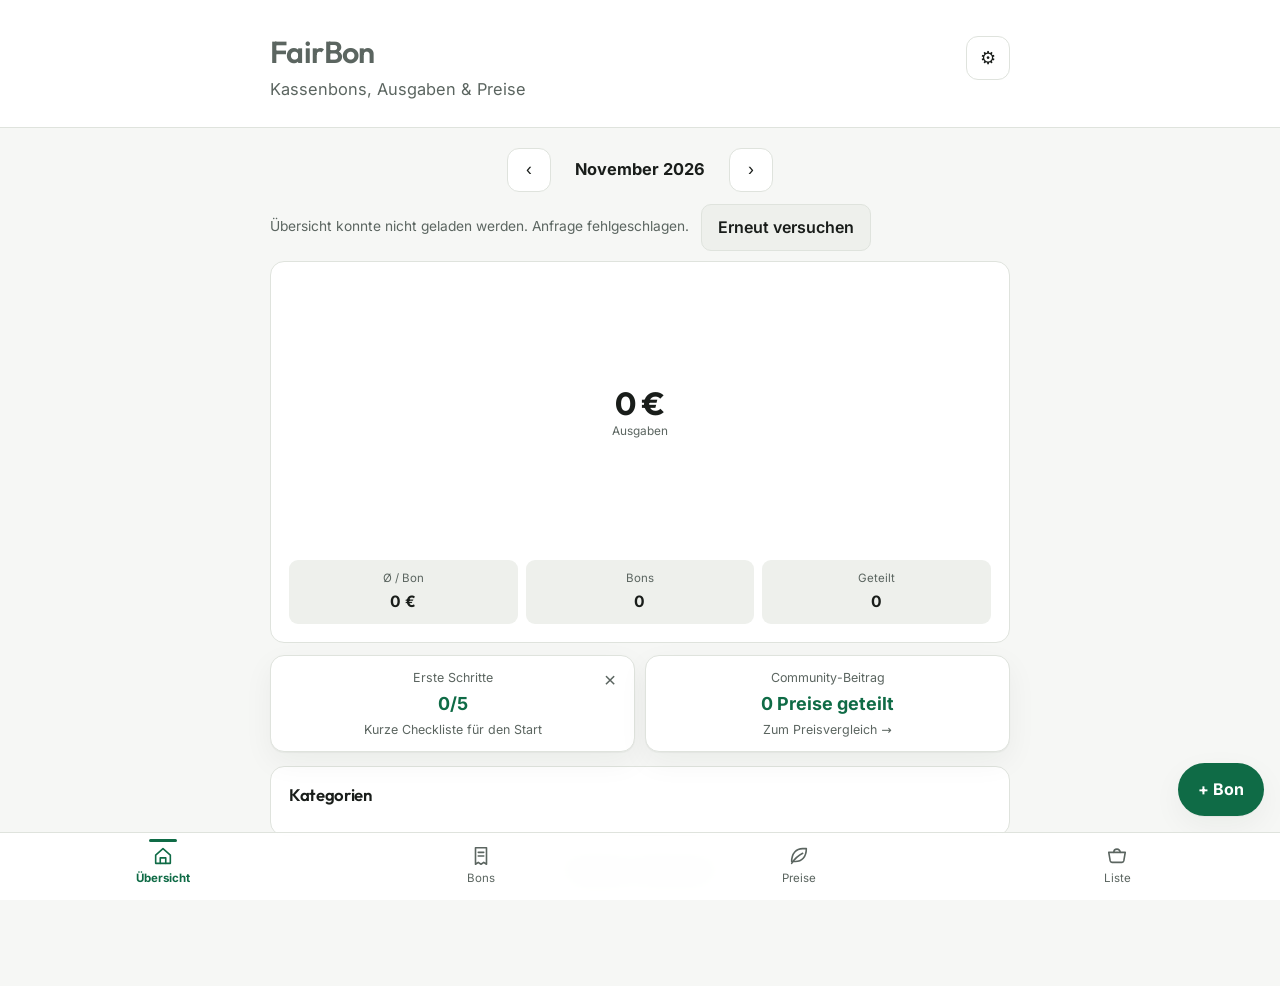
==== commit 5cb6f6e6: "Add env-driven imprint and privacy pages with permanent noindex" ====
--- a/frontend/index.html
+++ b/frontend/index.html
@@ -112,6 +112,7 @@
       <p class="sub">Kassenbons, Ausgaben &amp; Preise</p>
     </div>
     <div class="header-actions">
+      <span class="offline-badge" id="offline-badge" role="status" hidden>Offline</span>
       <button type="button" class="icon-btn" id="settings-open" aria-label="Einstellungen">⚙</button>
     </div>
   </div>
@@ -183,13 +184,17 @@
   <!-- Tab 2: Bons -->
   <section class="tab-panel" id="tab-receipts" data-tab="receipts" hidden>
     <div class="receipts-toolbar">
-      <input type="search" id="receipts-search" placeholder="Händler oder Artikel suchen" autocomplete="off">
+      <div class="receipts-search-wrap">
+        <input type="search" id="receipts-search" placeholder="Händler, Artikel, Menge oder Preis" autocomplete="off">
+        <button type="button" id="receipts-search-clear" aria-label="Suche löschen" hidden>×</button>
+      </div>
       <button type="button" class="secondary btn-link" id="export-xlsx">Export .xlsx</button>
       <button type="button" class="secondary btn-link" id="export-csv">CSV</button>
     </div>
     <p class="form-error" id="export-error" role="alert" hidden></p>
     <p class="barcode-banner" id="barcode-banner" role="status" hidden></p>
     <div class="chips" id="receipt-filters" aria-live="polite">
+      <button type="button" class="chip" id="category-filter" hidden></button>
       <button type="button" class="chip" data-filter="all" aria-pressed="true">Alle</button>
       <button type="button" class="chip" data-filter="business" aria-pressed="false">Nur Geschäftlich</button>
       <button type="button" class="chip" data-filter="shared" aria-pressed="false">Geteilt</button>
@@ -284,6 +289,7 @@
       </div>
     </section>
   </section>
+  <p class="app-legal"><a href="./impressum">Impressum</a> · <a href="./datenschutz">Datenschutz</a></p>
 </main>
 
 <button type="button" class="fab" id="add-receipt-fab" aria-label="Kassenbon erfassen">+ Bon</button>
@@ -404,6 +410,15 @@
       </div>
       <p class="detail-note" id="add-queue-info" hidden></p>
       <p class="detail-note add-warnings" id="add-warnings" hidden></p>
+      <details class="share-details" id="share-details" hidden>
+        <summary>Anzeigen, was anonym geteilt wird</summary>
+        <ul id="share-preview-list"></ul>
+      </details>
+      <div class="duplicate-warning" id="add-duplicate" hidden>
+        <span>Ein ähnlicher Bon existiert bereits.</span>
+        <button type="button" class="secondary" id="duplicate-cancel">Abbrechen</button>
+        <button type="button" class="primary" id="duplicate-continue">Trotzdem speichern</button>
+      </div>
       <p class="detail-note community-hint" id="community-auto-hint" hidden>FairBon ist kostenlos &amp; werbefrei. Im Gegenzug fließen anonymisierte Supermarkt- und Drogeriepreise (ohne Konto- oder Nutzerbezug) automatisch in den offenen Preisvergleich. Lieber komplett lokal? Nutze einen eigenen API-Key oder hoste FairBon selbst.</p>
       <label class="field">Markt
         <input type="text" id="add-store" list="store-options" autocomplete="off" placeholder="z. B. Penny oder ein lokaler Markt">
@@ -436,7 +451,13 @@
       <p class="detail-note">Der Gast-Token sichert nur den <strong>Zugriff</strong> auf deine Bons – nicht die Bons selbst. Für eine echte Sicherung exportiere deine Belege.</p>
       <div class="settings-actions">
         <button type="button" class="primary" id="settings-token-copy">Token kopieren</button>
-        <a class="secondary btn-link" id="settings-export" href="/api/v1/receipts/export?format=xlsx">Belege exportieren</a>
+        <a class="secondary btn-link" id="settings-export" href="/api/v1/receipts/export?format=xlsx">CSV / Excel</a>
+      </div>
+      <p class="detail-note">Echtes Backup (alle Bons inkl. Artikel) – importierbar auf jedem Gerät:</p>
+      <div class="settings-actions">
+        <button type="button" class="secondary" id="settings-backup-export">Backup herunterladen</button>
+        <button type="button" class="secondary" id="settings-backup-import">Backup importieren</button>
+        <input type="file" id="settings-backup-file" accept="application/json,.json" hidden>
       </div>
     </section>
 
@@ -532,7 +553,8 @@
         <button type="button" class="secondary" id="settings-changelog">Versionshinweise (Changelog)</button>
         <button type="button" class="secondary" id="settings-onboarding">Erste Schritte</button>
       </div>
-      <p class="detail-note">100 % Open Source · Community-Kassenbons (anonymisiert) · Alle Angaben ohne Gewähr · Kein Datenverkauf</p>
+      <p class="settings-legal"><a href="./impressum">Impressum</a> · <a href="./datenschutz">Datenschutz</a></p>
+      <p class="detail-note">100 % Open Source · Alle Angaben ohne Gewähr</p>
       </div>
     </section>
 
@@ -567,6 +589,11 @@
       <li><strong>Einstellungen</strong> – Zugangs-Card (Token = Zugriff, Export = Daten), Theme-Schalter, Haptik und SpeicherInfos.</li>
     </ul>
   </div>
+</div>
+
+<div class="toast" id="toast" role="status" hidden>
+  <span id="toast-message"></span>
+  <button type="button" id="toast-action" hidden></button>
 </div>
 
 <script src="./js/state.js"></script>
--- a/frontend/css/styles.css
+++ b/frontend/css/styles.css
@@ -1135,7 +1135,7 @@
   border-radius: 8px; border: 1px solid var(--line); background: var(--surface); color: var(--text); cursor: pointer;
 }
 .danger { color: var(--danger); }
-.settings-body { display: flex; flex-direction: column; gap: 14px; }
+.settings-body { display: flex; flex-direction: column; gap: 6px; }
 .settings-actions { display: flex; gap: 10px; flex-wrap: wrap; }
 
 /* Bottom sheets */
@@ -1365,6 +1365,9 @@
 }
 .item-editor .mini-btn { grid-column: 1 / -1; min-height: 44px; }
 .fix-link { display: block; margin: 10px auto 0; min-height: 44px; line-height: 44px; }
+.ean-modal { padding: 16px 20px 20px; }
+.ean-modal h2 { margin: 0 0 4px; font-size: 1.25rem; }
+.ean-modal .detail-note { margin: 0 0 12px; }
 .ean-modal .field input { min-height: 44px; font-size: 1.05rem; letter-spacing: .04em; }
 .modal-actions { display: flex; gap: 8px; justify-content: flex-end; margin-top: 14px; }
 .modal-actions button { min-height: 44px; }
@@ -1405,7 +1408,7 @@
 /* --- Settings sections, theme, info (Phase C) ------------------------ */
 .settings-section {
   display: flex; flex-direction: column; gap: 10px;
-  padding: 12px 0; border-top: 1px solid var(--line);
+  padding: 4px 0; border-top: 1px solid var(--line);
 }
 .settings-section:first-child { border-top: 0; padding-top: 0; }
 .settings-section h3 {
@@ -1413,7 +1416,7 @@
   letter-spacing: .06em; color: var(--muted);
 }
 .backup-card {
-  padding: 14px; border: 1px solid var(--accent);
+  padding: 12px; border: 1px solid var(--accent);
   border-radius: var(--radius); background: var(--accent-soft);
 }
 .theme-switch {
@@ -1458,7 +1461,7 @@
 /* --- Settings accordion ------------------------------------------------ */
 .settings-section-toggle {
   display: flex; align-items: center; justify-content: space-between;
-  gap: 12px; width: 100%; min-height: 48px; padding: 8px 2px;
+  gap: 12px; width: 100%; min-height: 44px; padding: 4px 2px;
   border: 0; background: none; color: var(--text);
   font: inherit; font-size: .95rem; font-weight: 600;
   text-align: left; cursor: pointer;
@@ -1532,3 +1535,85 @@
 .camera-manual { position: absolute; left: 50%; transform: translateX(-50%);
   bottom: calc(28px + env(safe-area-inset-bottom)); }
 .camera-overlay .camera-cancel { right: 16px; left: auto; }
+.receipts-search-wrap { position: relative; flex: 1 1 240px; min-width: 0; }
+.receipts-search-wrap input { padding-right: 48px !important; }
+#receipts-search-clear {
+  position: absolute; right: 4px; top: 4px;
+  min-width: 40px; min-height: 40px;
+  border: 0; background: none; color: var(--muted);
+  font-size: 1.4rem; cursor: pointer;
+}
+/* FAB must never cover the last filter row on small screens. */
+#tab-prices { padding-bottom: calc(96px + env(safe-area-inset-bottom)); }
+form.search label.switch { flex-wrap: wrap; white-space: normal; overflow-wrap: anywhere; }
+.duplicate-warning {
+  display: flex; flex-wrap: wrap; align-items: center; gap: 8px;
+  margin: 10px 0; padding: 10px 12px;
+  border: 1px solid var(--amber); border-radius: var(--radius-sm);
+  background: var(--amber-bg); color: var(--text); font-size: .86rem;
+}
+.duplicate-warning > span { flex: 1 1 100%; }
+.duplicate-warning button { min-height: 44px; }
+.duplicate-warning {
+  display: flex; flex-wrap: wrap; align-items: center; gap: 8px;
+  margin: 10px 0; padding: 10px 12px;
+  border: 1px solid var(--amber); border-radius: var(--radius-sm);
+  background: var(--amber-bg); color: var(--text); font-size: .86rem;
+}
+.duplicate-warning > span { flex: 1 1 100%; }
+.duplicate-warning button { min-height: 44px; }
+.offline-badge {
+  align-self: center; padding: 4px 10px; border-radius: 999px;
+  background: var(--amber-bg); color: var(--amber);
+  font-size: .75rem; font-weight: 700;
+}
+.offline-badge[hidden] { display: none; }
+.toast {
+  position: fixed; left: 50%; transform: translateX(-50%);
+  bottom: calc(88px + env(safe-area-inset-bottom)); z-index: 80;
+  display: flex; align-items: center; gap: 12px; flex-wrap: wrap;
+  max-width: min(560px, calc(100vw - 32px));
+  padding: 10px 14px; border-radius: var(--radius);
+  background: var(--surface); border: 1px solid var(--line);
+  box-shadow: var(--shadow); color: var(--text); font-size: .88rem;
+}
+.toast[hidden] { display: none; }
+.toast button { min-height: 44px; font: inherit; color: var(--accent); background: none; border: 0; font-weight: 700; cursor: pointer; }
+.share-details {
+  margin: 8px 0; padding: 8px 12px; border: 1px solid var(--line);
+  border-radius: var(--radius-sm); background: var(--surface-alt);
+  font-size: .82rem;
+}
+.share-details[hidden] { display: none; }
+.share-details summary { cursor: pointer; min-height: 32px; color: var(--muted); }
+.share-details ul { margin: 6px 0 0; padding-left: 18px; }
+/* Switch labels may wrap instead of overflowing narrow grid cells. */
+form.search label.switch {
+  grid-column: 1 / -1; max-width: 100%; min-width: 0;
+  white-space: normal; overflow-wrap: anywhere;
+}
+form.search label.switch span { min-width: 0; }
+
+/* --- Legal pages (Impressum / Datenschutz) ----------------------------- */
+.legal-page {
+  max-width: 780px; margin: 0 auto;
+  padding: 24px max(20px, env(safe-area-inset-left))
+           calc(32px + env(safe-area-inset-bottom))
+           max(20px, env(safe-area-inset-right));
+  color: var(--text);
+}
+.legal-page h1 { font-family: var(--font-display); margin: 8px 0 18px; }
+.legal-page h2 { font-family: var(--font-display); font-size: 1.15rem; margin: 26px 0 8px; }
+.legal-page p, .legal-page dd { line-height: 1.65; }
+.legal-page a { color: var(--accent); }
+.legal-page dl { display: grid; grid-template-columns: minmax(90px, auto) 1fr; gap: 4px 14px; }
+.legal-page dt { font-weight: 650; color: var(--muted); }
+.legal-page dd { margin: 0; }
+.legal-back { display: inline-block; min-height: 44px; line-height: 44px; font-weight: 600; }
+.legal-links { margin-top: 28px; padding-top: 14px; border-top: 1px solid var(--line); color: var(--muted); }
+.settings-legal { margin: 4px 0; font-size: .85rem; }
+.app-legal {
+  margin: 24px 0 8px; text-align: center;
+  font-size: .74rem; color: var(--muted);
+}
+.app-legal a { color: var(--muted); text-decoration: underline; }
